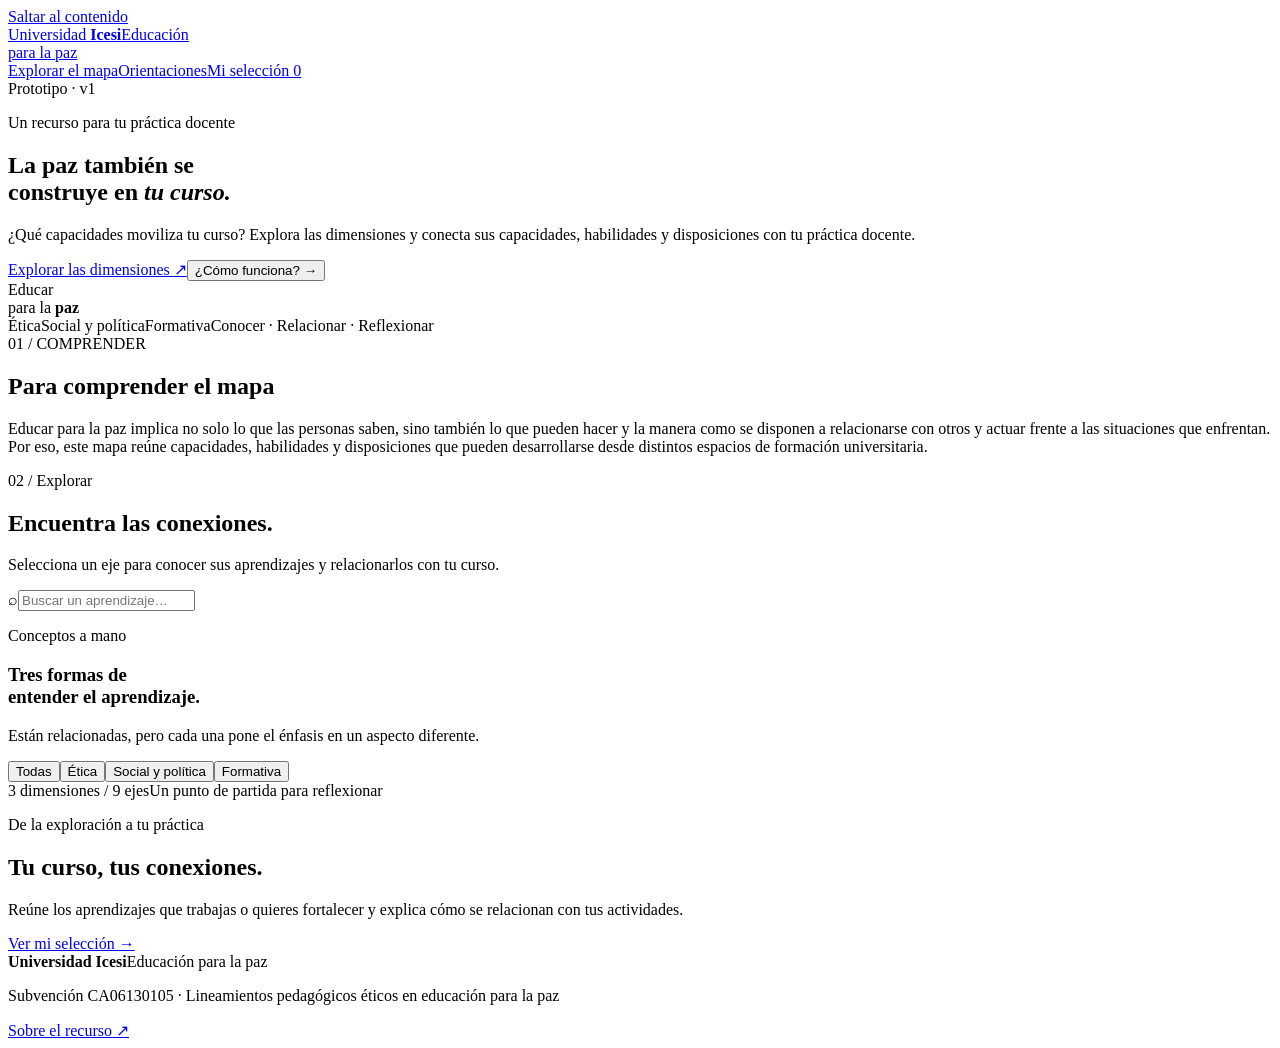
==== index.html @ 7c55452a "Add index.html for interactive capabilities map" ====
<!doctype html>
<html lang="es"><head><meta charset="utf-8"><meta name="viewport" content="width=device-width,initial-scale=1"><meta name="theme-color" content="#5454e9"><meta name="description" content="Explora capacidades, habilidades y disposiciones para integrar la educación para la paz en tu curso. Universidad Icesi."><title>Mapa de capacidades · Educación para la paz</title><link rel="preconnect" href="https://fonts.googleapis.com"><link rel="preconnect" href="https://fonts.gstatic.com" crossorigin><link href="https://fonts.googleapis.com/css2?family=Plus+Jakarta+Sans:wght@400;500;600;700;800&display=swap" rel="stylesheet"><link rel="stylesheet" href="styles.css"></head>
<body><a class="skip" href="#main">Saltar al contenido</a>
<header><a class="brand" href="#explorar" aria-label="Universidad Icesi · Inicio"><span class="university">Universidad <strong>Icesi</strong></span><span class="brand-rule"></span><span class="brand-project">Educación<br>para la paz</span></a><nav aria-label="Navegación principal"><a href="#explorar" data-page="explorar">Explorar el mapa</a><a href="#orientaciones" data-page="orientaciones">Orientaciones</a><a href="#seleccion" data-page="seleccion">Mi selección <span id="count">0</span></a></nav><span class="prototype">Prototipo · v1</span></header>
<main id="main" tabindex="-1"><section id="explorar" class="page"><div class="hero"><div><p class="eyebrow">Un recurso para tu práctica docente</p><h1>La paz también se<br>construye en <em>tu curso.</em></h1><p class="lead">¿Qué capacidades moviliza tu curso? Explora las dimensiones y conecta sus capacidades, habilidades y disposiciones con tu práctica docente.</p><a class="primary button" href="#mapa">Explorar las dimensiones <span>↗</span></a><button class="text-button" id="how">¿Cómo funciona? <span>→</span></button></div><div class="hero-art" aria-hidden="true"><div class="orbit orbit-one"></div><div class="orbit orbit-two"></div><div class="art-center">Educar<br>para la <strong>paz</strong></div><span class="orbit-tag tag-one">Ética</span><span class="orbit-tag tag-two">Social y política</span><span class="orbit-tag tag-three">Formativa</span><span class="art-dot dot-one"></span><span class="art-dot dot-two"></span><span class="art-note">Conocer · Relacionar · Reflexionar</span></div></div>
<div class="intro"><span class="section-number">01 / COMPRENDER</span><div><h2>Para comprender el mapa</h2><p>Educar para la paz implica no solo lo que las personas saben, sino también lo que pueden hacer y la manera como se disponen a relacionarse con otros y actuar frente a las situaciones que enfrentan. Por eso, este mapa reúne capacidades, habilidades y disposiciones que pueden desarrollarse desde distintos espacios de formación universitaria.</p></div></div>
<section id="mapa" aria-labelledby="map-title"><div class="section-top"><div><p class="eyebrow">02 / Explorar</p><h2 id="map-title">Encuentra las conexiones.</h2><p>Selecciona un eje para conocer sus aprendizajes y relacionarlos con tu curso.</p></div><label class="search"><span>⌕</span><input id="search" type="search" aria-label="Buscar en el mapa" placeholder="Buscar un aprendizaje…"></label></div>
<div class="workspace"><aside class="concepts" aria-label="Definiciones de consulta"><p class="eyebrow">Conceptos a mano</p><h3>Tres formas de<br>entender el aprendizaje.</h3><p class="muted small">Están relacionadas, pero cada una pone el énfasis en un aspecto diferente.</p><div id="concept-list"></div></aside><div class="map-content"><div class="filters" aria-label="Filtrar por dimensión"><button class="active" data-filter="Todas">Todas</button><button data-filter="Ética">Ética</button><button data-filter="Social y política">Social y política</button><button data-filter="Formativa">Formativa</button></div><div id="map-grid" class="map-grid"></div><p id="no-results" hidden>No encontramos resultados. Prueba con otra palabra o dimensión.</p><div class="map-foot"><span>3 dimensiones <span class="separator">/</span> 9 ejes</span><span>Un punto de partida para reflexionar</span></div></div></div></section>
<div class="next-step"><div><p class="eyebrow">De la exploración a tu práctica</p><h2>Tu curso, tus conexiones.</h2><p>Reúne los aprendizajes que trabajas o quieres fortalecer y explica cómo se relacionan con tus actividades.</p></div><a class="primary button" href="#seleccion">Ver mi selección <span>→</span></a></div></section>
<section id="orientaciones" class="page" hidden><p class="eyebrow">Referentes para acompañar tu práctica</p><h1>Educación para la paz<br>en tu asignatura.</h1><p class="lead">La educación para la paz puede integrarse de manera transversal en distintas disciplinas. Este recurso te invita a reconocer cómo los aprendizajes, contenidos, actividades y relaciones de tu curso pueden contribuir al desarrollo de capacidades éticas y ciudadanas.</p><div id="guidelines" class="guidelines"></div><section class="about"><h2>Sobre este mapa</h2><p>Este recurso toma como base el cuadro de capacidades, habilidades y disposiciones del proyecto de investigación “Lineamientos pedagógicos y éticos para el fomento de capacidades docentes en educación para la paz”.</p><p>Su propósito es facilitar la consulta del cuadro y apoyar la reflexión de los profesores sobre la integración transversal de aprendizajes asociados a la ciudadanía y la paz en sus asignaturas.</p><h3>Fuentes del proyecto</h3><ul><li>Cuadro de capacidades, habilidades y disposiciones.</li><li>Artículo del proyecto de investigación.</li><li>Documentos conceptuales y materiales de apoyo del proyecto.</li></ul><p class="muted small">Las descripciones breves y preguntas de reflexión son adaptaciones para facilitar la consulta del recurso. La clasificación y los aprendizajes conservan el contenido del cuadro actualizado.</p></section><a class="primary button" href="#explorar">Volver al mapa →</a></section>
<section id="seleccion" class="page" hidden><p class="eyebrow">03 / Relacionar y reflexionar</p><div class="section-top"><div><h1>Mi selección.</h1><p class="lead">Reúne los aprendizajes que consideras que trabajas en tu curso y aquellos que quieres fortalecer.</p></div><button id="download" class="secondary">Descargar selección ↓</button></div><label class="course-label">¿Con qué curso estás relacionando tu selección?<input id="course" placeholder="Escribe el nombre de tu asignatura." maxlength="160"></label><p id="save-status" class="small muted" role="status">La selección se guarda en este navegador.</p><div id="selection-list"></div><div class="selection-actions"><a class="secondary button" href="#explorar">← Seguir explorando</a><button class="primary" id="assistant-open">Consultar con IA ↗</button><button class="text-button danger" id="clear">Limpiar selección</button></div></section></main>
<footer><div><strong>Universidad Icesi</strong><span>Educación para la paz</span></div><p>Subvención CA06130105 · Lineamientos pedagógicos éticos en educación para la paz</p><a href="#orientaciones">Sobre el recurso ↗</a></footer>
<dialog id="detail"><div class="dialog-top"><span id="detail-dimension" class="eyebrow"></span><button class="icon-button close" aria-label="Cerrar ficha">×</button></div><div id="detail-body"></div></dialog>
<dialog id="help"><div class="dialog-top"><p class="eyebrow">Tu recorrido</p><button class="icon-button close" aria-label="Cerrar ayuda">×</button></div><h2>Explora a tu ritmo.</h2><ol class="steps"><li><strong>Explora las dimensiones.</strong><p>Conoce los ejes y sus capacidades, habilidades y disposiciones asociadas.</p></li><li><strong>Relaciona los aprendizajes con tu curso.</strong><p>Selecciona los que consideras que trabajas o quieres fortalecer.</p></li><li><strong>Explica tu selección.</strong><p>Describe actividades y evidencias que permitan sustentar las relaciones.</p></li><li><strong>Consulta la demostración del asistente.</strong><p>Conoce cómo podría acompañarte a explorar las conexiones.</p></li></ol></dialog>
<dialog id="assistant"><div class="dialog-top"><span class="eyebrow">Conecta con tu curso</span><button class="icon-button close" aria-label="Cerrar asistente">×</button></div><h2>Exploremos tu curso.</h2><p class="demo-label">Demostración · Sin conexión a IA</p><p>Esta vista muestra cómo funcionaría el asistente. Las respuestas están preparadas previamente: no analizan automáticamente tu curso.</p><label>Cuéntame sobre tu curso o una actividad<textarea id="activity" placeholder="¿Qué enseñas y qué hacen tus estudiantes?" rows="4"></textarea></label><button class="primary" id="demo-run">Ver ejemplo de acompañamiento →</button><div id="demo-result" hidden><h3>Qué necesitamos conocer mejor</h3><p>¿Qué decisiones toman los estudiantes? ¿Cómo construyen acuerdos y abordan los desacuerdos? ¿Qué observas que te lleva a pensar que se trabaja este aprendizaje?</p><h3>Posible conexión con el mapa</h3><p>En un proyecto grupal, construir acuerdos podría relacionarse con Convivencia si los estudiantes negocian responsabilidades y revisan sus acuerdos. Trabajar en grupo, por sí solo, no permite sustentar esa relación.</p><h3>Qué podrías observar</h3><p>Los acuerdos que construyen, las razones que ofrecen y la manera en que responden a un desacuerdo.</p><p class="small muted">Ejemplo orientativo basado en Convivencia. La conexión real requiere conocer la actividad y revisar sus evidencias.</p></div></dialog>
<dialog id="confirm"><h2>¿Quieres borrar tu selección?</h2><p>Se eliminarán los aprendizajes seleccionados y las reflexiones que hayas escrito.</p><div class="selection-actions"><button class="secondary close">Conservar selección</button><button class="primary" id="confirm-clear">Borrar selección</button></div></dialog><div id="toast" role="status" aria-live="polite"></div><script src="app.js"></script></body></html>
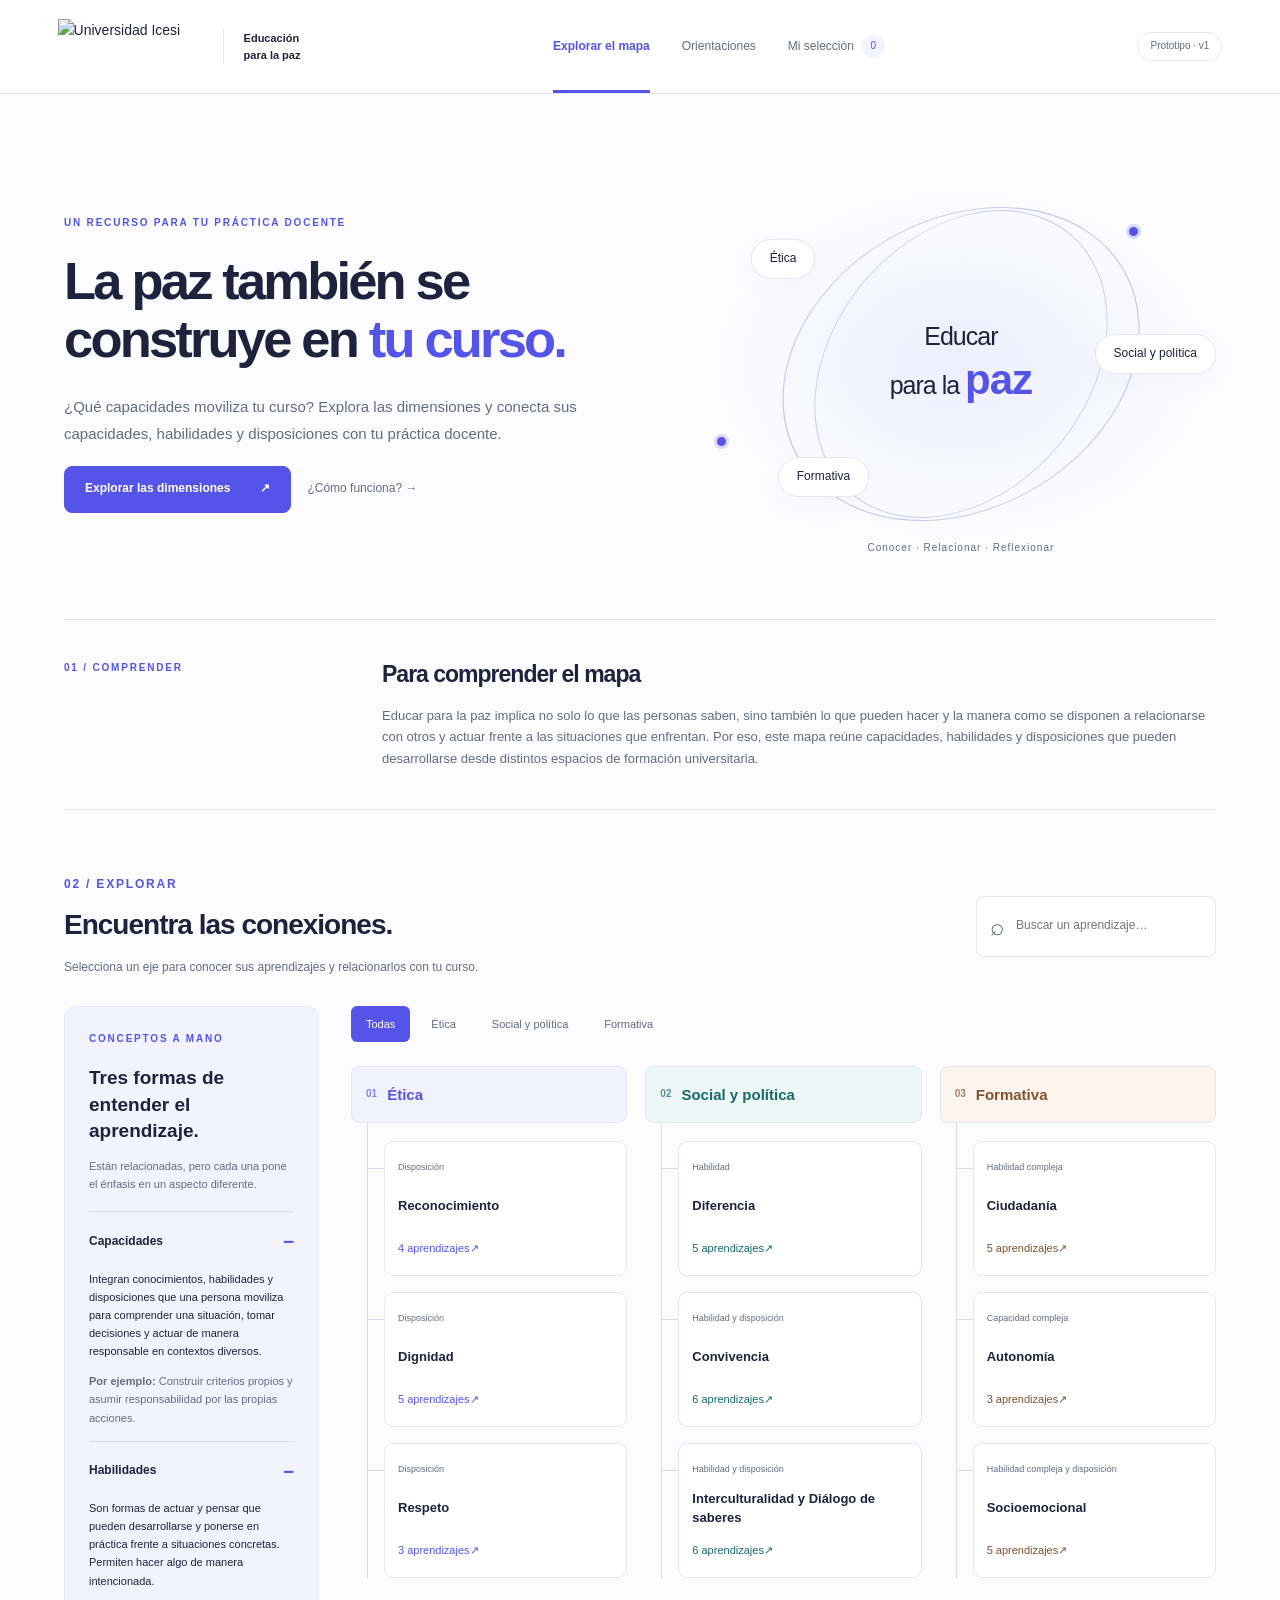
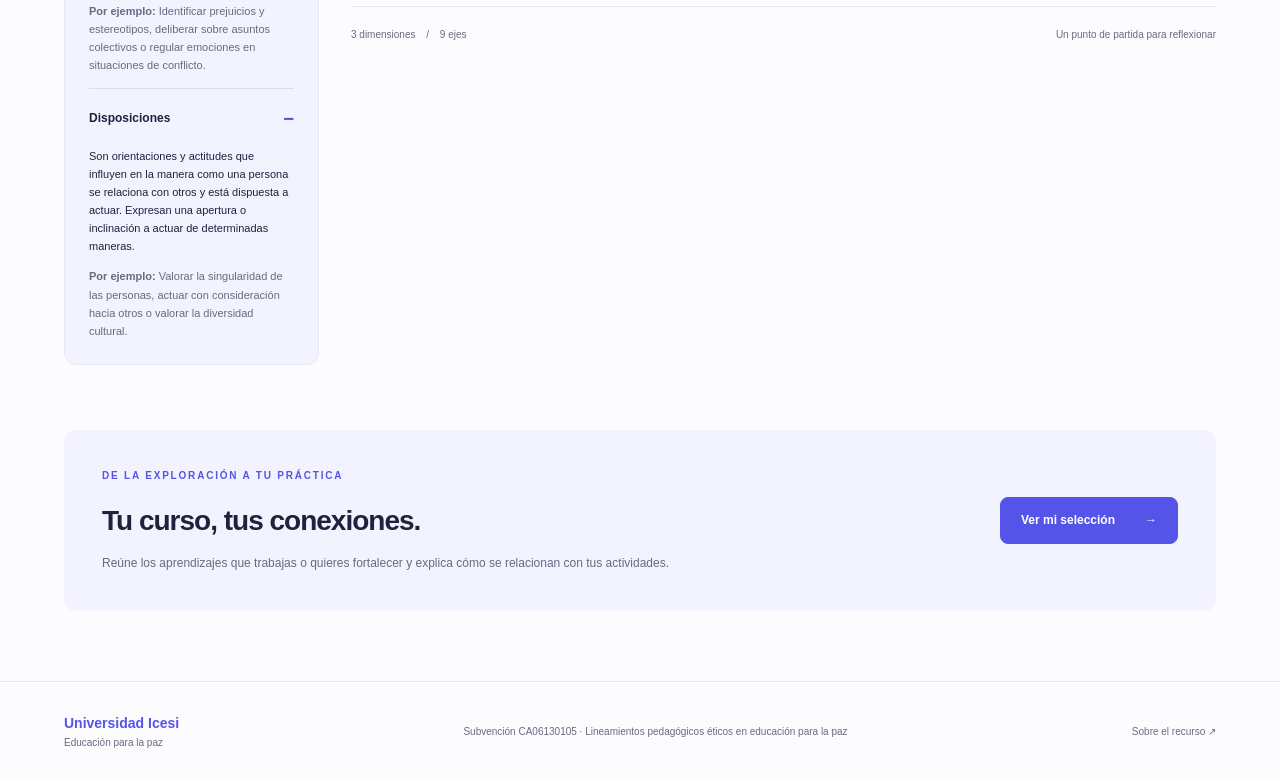
==== commit f9b689fb: "Finalize brand assets and reviewed prototype content" ====
--- a/index.html
+++ b/index.html
@@ -1,7 +1,7 @@
 <!doctype html>
 <html lang="es"><head><meta charset="utf-8"><meta name="viewport" content="width=device-width,initial-scale=1"><meta name="theme-color" content="#5454e9"><meta name="description" content="Explora capacidades, habilidades y disposiciones para integrar la educación para la paz en tu curso. Universidad Icesi."><title>Mapa de capacidades · Educación para la paz</title><link rel="preconnect" href="https://fonts.googleapis.com"><link rel="preconnect" href="https://fonts.gstatic.com" crossorigin><link href="https://fonts.googleapis.com/css2?family=Plus+Jakarta+Sans:wght@400;500;600;700;800&display=swap" rel="stylesheet"><link rel="stylesheet" href="styles.css"></head>
 <body><a class="skip" href="#main">Saltar al contenido</a>
-<header><a class="brand" href="#explorar" aria-label="Universidad Icesi · Inicio"><span class="university">Universidad <strong>Icesi</strong></span><span class="brand-rule"></span><span class="brand-project">Educación<br>para la paz</span></a><nav aria-label="Navegación principal"><a href="#explorar" data-page="explorar">Explorar el mapa</a><a href="#orientaciones" data-page="orientaciones">Orientaciones</a><a href="#seleccion" data-page="seleccion">Mi selección <span id="count">0</span></a></nav><span class="prototype">Prototipo · v1</span></header>
+<header><a class="brand" href="#explorar" aria-label="Universidad Icesi · Inicio"><img class="official-logo" src="logo-icesi.svg" width="145" height="56" alt="Universidad Icesi"><span class="brand-rule"></span><span class="brand-project">Educación<br>para la paz</span></a><nav aria-label="Navegación principal"><a href="#explorar" data-page="explorar">Explorar el mapa</a><a href="#orientaciones" data-page="orientaciones">Orientaciones</a><a href="#seleccion" data-page="seleccion">Mi selección <span id="count">0</span></a></nav><span class="prototype">Prototipo · v1</span></header>
 <main id="main" tabindex="-1"><section id="explorar" class="page"><div class="hero"><div><p class="eyebrow">Un recurso para tu práctica docente</p><h1>La paz también se<br>construye en <em>tu curso.</em></h1><p class="lead">¿Qué capacidades moviliza tu curso? Explora las dimensiones y conecta sus capacidades, habilidades y disposiciones con tu práctica docente.</p><a class="primary button" href="#mapa">Explorar las dimensiones <span>↗</span></a><button class="text-button" id="how">¿Cómo funciona? <span>→</span></button></div><div class="hero-art" aria-hidden="true"><div class="orbit orbit-one"></div><div class="orbit orbit-two"></div><div class="art-center">Educar<br>para la <strong>paz</strong></div><span class="orbit-tag tag-one">Ética</span><span class="orbit-tag tag-two">Social y política</span><span class="orbit-tag tag-three">Formativa</span><span class="art-dot dot-one"></span><span class="art-dot dot-two"></span><span class="art-note">Conocer · Relacionar · Reflexionar</span></div></div>
 <div class="intro"><span class="section-number">01 / COMPRENDER</span><div><h2>Para comprender el mapa</h2><p>Educar para la paz implica no solo lo que las personas saben, sino también lo que pueden hacer y la manera como se disponen a relacionarse con otros y actuar frente a las situaciones que enfrentan. Por eso, este mapa reúne capacidades, habilidades y disposiciones que pueden desarrollarse desde distintos espacios de formación universitaria.</p></div></div>
 <section id="mapa" aria-labelledby="map-title"><div class="section-top"><div><p class="eyebrow">02 / Explorar</p><h2 id="map-title">Encuentra las conexiones.</h2><p>Selecciona un eje para conocer sus aprendizajes y relacionarlos con tu curso.</p></div><label class="search"><span>⌕</span><input id="search" type="search" aria-label="Buscar en el mapa" placeholder="Buscar un aprendizaje…"></label></div>
--- a/styles.css
+++ b/styles.css
@@ -0,0 +1,5 @@
+:root{--blue:#5454e9;--ink:#20213d;--muted:#666b80;--line:#e5e6f0;--pale:#f3f3ff;--white:#fff;--bg:#fcfcfe}*{box-sizing:border-box}html{scroll-behavior:smooth;scroll-padding-top:105px}body{margin:0;background:var(--bg);color:var(--ink);font-family:'Plus Jakarta Sans',Arial,sans-serif;font-size:14px;line-height:1.65}button,input,textarea,select{font:inherit}button,a,input,textarea,select{-webkit-tap-highlight-color:transparent}button,a{touch-action:manipulation}button{cursor:pointer}a{color:inherit}button:focus-visible,a:focus-visible,input:focus-visible,textarea:focus-visible,select:focus-visible,summary:focus-visible{outline:3px solid var(--blue);outline-offset:4px}button{border:0}button:disabled{opacity:.45;cursor:not-allowed}header{height:94px;display:flex;align-items:center;justify-content:space-between;gap:24px;padding:0 4.5%;border-bottom:1px solid var(--line);background:#fffffff5;position:sticky;top:0;z-index:10;backdrop-filter:blur(14px)}.brand{display:flex;align-items:center;gap:20px;text-decoration:none}.university{font-size:23px;letter-spacing:-1px;color:var(--blue)}.brand-rule{width:1px;height:35px;background:var(--line)}.brand-project{font-size:11px;line-height:1.5;font-weight:600}nav{display:flex;gap:32px;align-items:center;height:100%}nav a{height:100%;display:flex;gap:8px;align-items:center;text-decoration:none;font-size:12px;color:var(--muted);position:relative}nav a[aria-current=page]{color:var(--blue);font-weight:700}nav a[aria-current=page]:after{content:'';height:3px;background:var(--blue);position:absolute;bottom:0;left:0;right:0}#count{display:grid;place-items:center;width:23px;height:23px;border-radius:50%;background:var(--pale);color:var(--blue);font-size:10px}.prototype{font-size:10px;border:1px solid var(--line);border-radius:20px;padding:5px 12px;color:var(--muted)}main{max-width:1440px;margin:auto;padding:0 5%}.page{padding:55px 0 70px}.hero{display:grid;grid-template-columns:1.15fr 1fr;align-items:center;gap:55px;min-height:430px}.eyebrow,.section-number{font-size:10px;letter-spacing:1.8px;text-transform:uppercase;font-weight:700;color:var(--blue)}h1{font-size:clamp(38px,4.1vw,62px);line-height:1.12;letter-spacing:-2.8px;margin:20px 0 24px;font-weight:600}h1 em{font-style:normal;color:var(--blue)}h2{font-size:28px;font-weight:600;line-height:1.25;letter-spacing:-1px;margin:10px 0 16px}h3{line-height:1.4;font-weight:600;font-size:18px}p{margin:0 0 18px}.lead{font-size:15px;line-height:1.8;max-width:630px;color:var(--muted)}.button,button.primary,button.secondary{display:inline-flex;justify-content:center;align-items:center;gap:30px;text-decoration:none;min-height:47px;padding:12px 20px;border-radius:8px;font-size:12px;font-weight:600}.primary{background:var(--blue);color:white;border:1px solid var(--blue);transition:background .2s,transform .2s}.primary:hover{background:#4242c7;transform:translateY(-1px)}.secondary{background:white;border:1px solid var(--line);color:var(--ink)}.secondary:hover{border-color:var(--blue);color:var(--blue)}.text-button{background:transparent;color:var(--muted);padding:14px 16px;font-size:12px}.text-button:hover{color:var(--blue)}.hero-art{height:360px;position:relative;display:grid;place-items:center;background:radial-gradient(ellipse at center,#eeeeff 0%,transparent 68%)}.orbit{position:absolute;width:290px;height:290px;border:1px solid #c9c9f4;border-radius:50%;transform:rotate(-30deg) scaleX(1.3)}.orbit-two{transform:rotate(40deg) scaleX(.75);width:340px;height:340px}.art-center{font-size:25px;line-height:1.3;text-align:center;letter-spacing:-1px;z-index:1}.art-center strong{font-size:42px;color:var(--blue);font-weight:600}.orbit-tag{position:absolute;background:white;border:1px solid var(--line);padding:9px 18px;border-radius:30px;font-size:12px;box-shadow:0 8px 30px #36366d08}.tag-one{top:55px;left:45px}.tag-two{right:0;top:150px}.tag-three{bottom:47px;left:72px}.art-dot{position:absolute;width:9px;height:9px;background:var(--blue);border:3px solid #d8d8ff;border-radius:50%;box-sizing:content-box}.dot-one{right:75px;top:40px}.dot-two{bottom:95px;left:8px}.art-note{position:absolute;bottom:-12px;font-size:10px;color:var(--muted);letter-spacing:1px}.intro{border-top:1px solid var(--line);border-bottom:1px solid var(--line);padding:40px 0;margin:40px 0 65px;display:grid;grid-template-columns:1fr 3fr;gap:40px}.intro h2{font-size:23px;margin-top:0}.intro p{color:var(--muted);font-size:13px;margin:0}.section-top{display:flex;justify-content:space-between;align-items:center;gap:25px;margin-bottom:28px}.section-top p{color:var(--muted);font-size:12px;margin:0}.section-top .eyebrow{color:var(--blue);margin-bottom:12px}.search{display:flex;align-items:center;gap:10px;border:1px solid var(--line);background:white;padding:10px 13px;border-radius:8px;min-width:240px}.search span{font-size:24px;color:var(--muted)}.search input{width:100%;border:0;outline-offset:8px;font-size:12px;background:transparent}.workspace{display:grid;grid-template-columns:255px 1fr;gap:32px;align-items:start}.concepts{position:sticky;top:115px;padding:24px;background:var(--pale);border:1px solid #e6e6fc;border-radius:12px}.concepts h3{font-size:19px;margin:12px 0}.muted{color:var(--muted)}.small{font-size:11px}.concepts details{border-top:1px solid #dcdcf0;padding:14px 0 0;margin-top:14px}.concepts summary{font-weight:600;cursor:pointer;display:flex;align-items:center;justify-content:space-between;font-size:12px;list-style:none}.concepts summary:after{content:'+';font-size:19px;color:var(--blue)}.concepts details[open] summary:after{content:'−'}.concepts details p{font-size:11px;margin:12px 0 0}.example{color:var(--muted)}.filters{display:flex;gap:6px;flex-wrap:wrap;margin-bottom:24px}.filters button{background:transparent;color:var(--muted);font-size:11px;padding:8px 14px;border-radius:6px;border:1px solid transparent}.filters button.active{background:var(--blue);color:white}.filters button:hover:not(.active){border-color:var(--line)}.map-grid{display:grid;grid-template-columns:repeat(3,minmax(0,1fr));gap:18px}.dimension{--accent:var(--blue);--tint:#f1f1ff}.dimension:nth-child(2){--accent:#17696b;--tint:#edf7f6}.dimension:nth-child(3){--accent:#81512e;--tint:#fcf4ed}.dimension-title{font-size:15px;font-weight:600;margin:0;padding:17px 14px;background:var(--tint);border:1px solid var(--line);border-radius:8px;color:var(--accent);display:flex;gap:10px;align-items:center}.dimension-number{font-size:10px;opacity:.7}.branches{border-left:1px solid #d7d9ec;margin-left:16px;padding:18px 0 0 16px;display:grid;gap:16px}.node{position:relative;text-align:left;padding:18px 13px;min-height:135px;background:white;border:1px solid var(--line);border-radius:9px;display:flex;flex-direction:column;justify-content:space-between;gap:12px;transition:border-color .2s,transform .2s,box-shadow .2s;width:100%;color:var(--ink)}.node:before{content:'';position:absolute;left:-17px;top:26px;width:16px;border-top:1px solid #d7d9ec}.node:hover{border-color:var(--accent);transform:translateY(-3px);box-shadow:0 9px 20px #24245b09}.node strong{font-size:13px;line-height:1.45;font-weight:600}.node .type{font-size:9px;color:var(--muted)}.node-bottom{display:flex;justify-content:space-between;align-items:center;color:var(--accent);font-size:11px}.node-saved{width:19px;height:19px;border-radius:50%;display:grid;place-items:center;background:var(--tint)}.map-foot{border-top:1px solid var(--line);display:flex;justify-content:space-between;font-size:10px;color:var(--muted);gap:15px;padding-top:20px;margin-top:28px}.separator{padding:0 8px}.next-step{display:flex;justify-content:space-between;align-items:center;gap:35px;background:var(--pale);padding:38px;border-radius:12px;margin-top:65px}.next-step p:not(.eyebrow){font-size:12px;color:var(--muted);max-width:580px;margin-bottom:0}.next-step .button{white-space:nowrap}footer{border-top:1px solid var(--line);padding:30px 5%;display:flex;align-items:center;justify-content:space-between;gap:25px;font-size:10px;color:var(--muted)}footer div{display:flex;flex-direction:column}footer strong{color:var(--blue);font-size:14px}footer p{max-width:420px;margin:0}footer a{text-decoration:none}.guidelines{display:grid;grid-template-columns:1fr 1fr;gap:24px;margin:40px 0}.guideline{border-top:1px solid var(--line);padding:26px 0}.guideline p{color:var(--muted);font-size:13px}.guideline .number{color:var(--blue);font-size:11px}.about{max-width:780px;border-top:1px solid var(--line);padding:30px 0}.about p,.about li{font-size:13px;color:var(--muted)}.course-label{display:block;max-width:630px;font-size:12px;margin-bottom:10px}input:not([type=search]),textarea,select{display:block;border:1px solid var(--line);background:white;color:var(--ink);padding:12px;border-radius:7px;max-width:100%;width:100%;margin-top:8px}textarea{resize:vertical}.selection-card{padding:25px;border:1px solid var(--line);border-radius:10px;background:white;margin-bottom:18px}.selection-card h3{margin:9px 0 17px;font-size:16px}.selection-card .meta{font-size:10px;color:var(--blue)}.selection-card label{font-size:12px;display:block}.reflection-grid{display:grid;grid-template-columns:1fr 1fr;gap:18px}.selection-card-top{display:flex;justify-content:space-between;gap:15px;align-items:center}.selection-card-top select{width:auto;font-size:11px;margin:0}.selection-actions{display:flex;align-items:center;gap:14px;flex-wrap:wrap;margin-top:25px}.danger{color:#a32727}.empty{padding:65px 25px;border:1px dashed #cfcfe8;text-align:center;border-radius:12px;margin-top:25px}.empty p{color:var(--muted)}dialog{border:1px solid var(--line);border-radius:16px;padding:30px;max-width:650px;width:calc(100% - 32px);max-height:88vh;color:var(--ink);box-shadow:0 24px 100px #15152c33;overscroll-behavior:contain}dialog::backdrop{background:#17172d66;backdrop-filter:blur(4px)}.dialog-top{display:flex;justify-content:space-between;align-items:center;margin-bottom:10px}.dialog-top p{margin:0}.icon-button{width:35px;height:35px;font-size:25px;border-radius:50%;background:var(--pale);color:var(--ink)}#detail h2{font-size:32px;margin-top:5px}.badge{display:inline-block;background:var(--pale);color:var(--blue);border-radius:20px;font-size:10px;padding:5px 12px;margin-bottom:18px}.detail-description{color:var(--muted);font-size:13px}.detail-concepts{padding:12px 16px;background:var(--pale);border-radius:8px;margin-bottom:22px}.detail-concepts p{font-size:11px;margin:0}.detail-concepts p+p{margin-top:10px}.learning-row{padding:13px 0;border-bottom:1px solid var(--line);display:grid;grid-template-columns:1fr 160px;gap:18px;align-items:center}.learning-row>span{font-size:12px}.learning-row select{font-size:10px;margin:0}.question{border-left:2px solid var(--blue);padding-left:16px;margin:25px 0;font-size:13px}.question span{display:block;color:var(--blue);font-size:10px;font-weight:700;letter-spacing:1px;text-transform:uppercase;margin-bottom:8px}.detail-actions{display:flex;align-items:center;justify-content:space-between;gap:15px;margin-top:25px}.detail-actions p{margin:0;max-width:280px}.steps{padding-left:22px}.steps li{padding:10px 0 10px 8px}.steps p{font-size:13px;color:var(--muted);margin-top:5px}.demo-label{display:inline-block;color:#754522;background:#fff2e4;padding:5px 10px;border-radius:5px;font-size:10px}#assistant>p:not(.eyebrow),#assistant label,#demo-result p{font-size:13px}#assistant .primary{margin:20px 0}#demo-result{border-top:1px solid var(--line);padding-top:20px}#toast{position:fixed;bottom:25px;left:50%;transform:translateX(-50%);z-index:100;background:var(--ink);color:white;border-radius:8px;padding:12px 20px;font-size:12px;opacity:0;pointer-events:none;transition:opacity .2s}#toast.show{opacity:1}.skip{position:fixed;top:-100px;left:20px;background:white;padding:10px;z-index:100}.skip:focus{top:10px}[hidden]{display:none!important}
+@media(min-width:1600px){main{padding:0 40px}}@media(max-width:1050px){header{gap:15px}.brand-project,.brand-rule,.prototype{display:none}nav{gap:20px}.hero{gap:15px}h1{font-size:44px}.workspace{grid-template-columns:215px 1fr;gap:18px}.concepts{padding:18px}.map-grid{gap:10px}.branches{margin-left:9px;padding-left:10px}.node:before{left:-11px;width:10px}.node{padding:14px 10px}.hero-art{transform:scale(.85)}.map-foot span:last-child{display:none}}
+@media(max-width:760px){header{height:auto;min-height:80px;flex-wrap:wrap;padding:15px 5% 0;gap:5px}.brand{width:100%}.university{font-size:21px}nav{height:45px;width:100%;justify-content:space-between;gap:12px}nav a{font-size:11px}.page{padding-top:32px}.hero{grid-template-columns:1fr;min-height:0}.hero-art{height:230px;transform:scale(.8);margin:-5px 0 10px}.hero-art .orbit{height:220px;width:250px}.hero-art .orbit-two{height:260px;width:260px}.art-center{font-size:21px}.tag-one{top:10px}.tag-three{bottom:0}.tag-two{right:0;top:115px}.art-note{bottom:-30px}h1{font-size:40px;letter-spacing:-1.8px}.hero .lead{font-size:13px}.intro{grid-template-columns:1fr;gap:15px;margin:35px 0 40px;padding:26px 0}.section-top{align-items:stretch;flex-direction:column}.search{min-width:0}.workspace{display:flex;flex-direction:column}.concepts{position:static;width:100%}.concepts h3 br{display:none}.concepts h3{font-size:17px}.concepts .muted{margin-bottom:0}.concepts details p{font-size:12px}.map-content{width:100%}.filters{margin-top:10px}.map-grid{grid-template-columns:1fr;gap:25px}.dimension-title{padding:15px}.branches{grid-template-columns:1fr;margin-left:16px;padding:15px 0 0 18px;gap:10px}.node{min-height:100px;padding:16px}.node:before{left:-19px;width:18px}.node strong{font-size:14px}.node .type{font-size:10px}.next-step{flex-direction:column;align-items:start;padding:25px;margin-top:35px}.next-step h2{font-size:25px}.guidelines{grid-template-columns:1fr;gap:0}.reflection-grid{grid-template-columns:1fr}.selection-card{padding:20px}.selection-card-top{align-items:start;flex-direction:column}.learning-row{grid-template-columns:1fr;gap:9px}.learning-row select{width:100%}.detail-actions{flex-direction:column;align-items:start}dialog{padding:22px}#detail h2{font-size:26px}footer{align-items:start;flex-direction:column;gap:16px}.section-top h1{margin-top:10px}}
+@media(prefers-reduced-motion:reduce){html{scroll-behavior:auto}*,*:before,*:after{transition:none!important;animation:none!important}}
+@media print{header,footer,nav,.selection-actions,.search,.prototype,#toast,dialog,.page:not(#seleccion){display:none!important}#seleccion{display:block!important}.selection-card{break-inside:avoid}textarea{height:auto}body{background:white}}
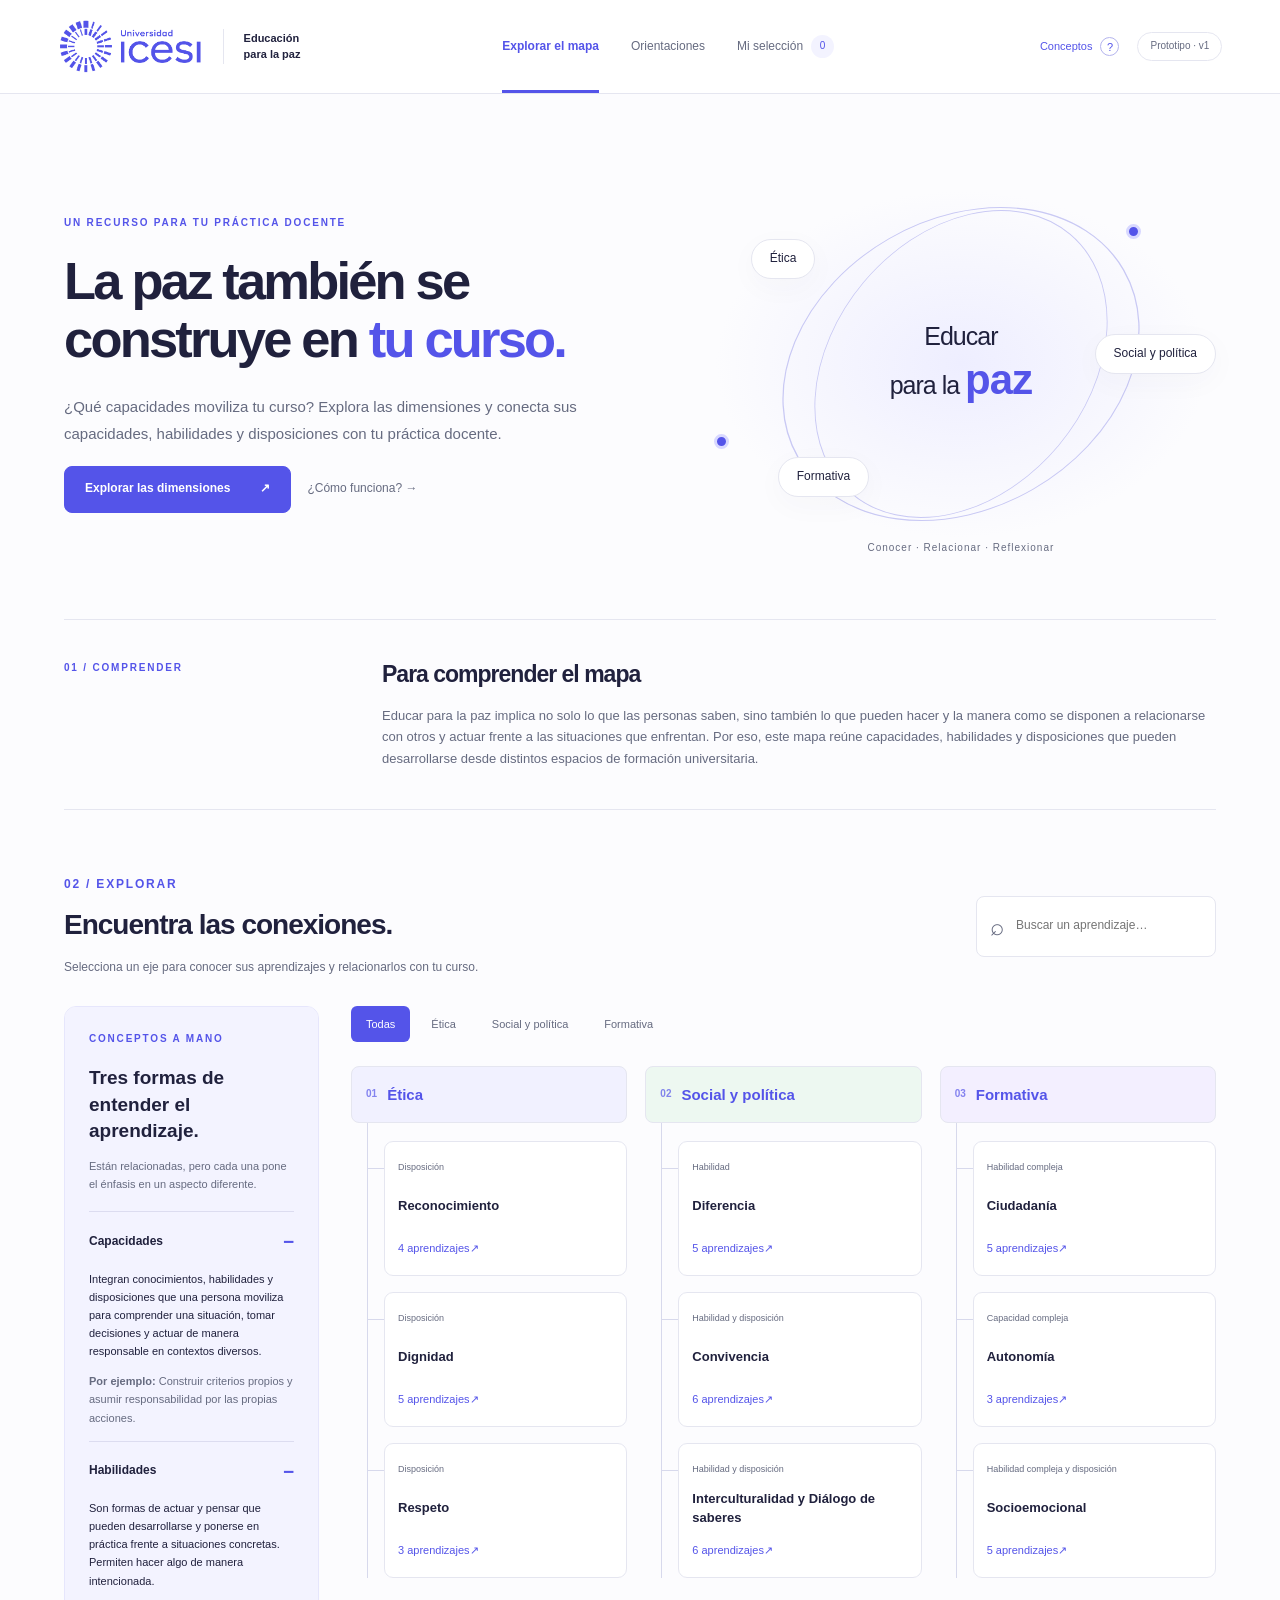
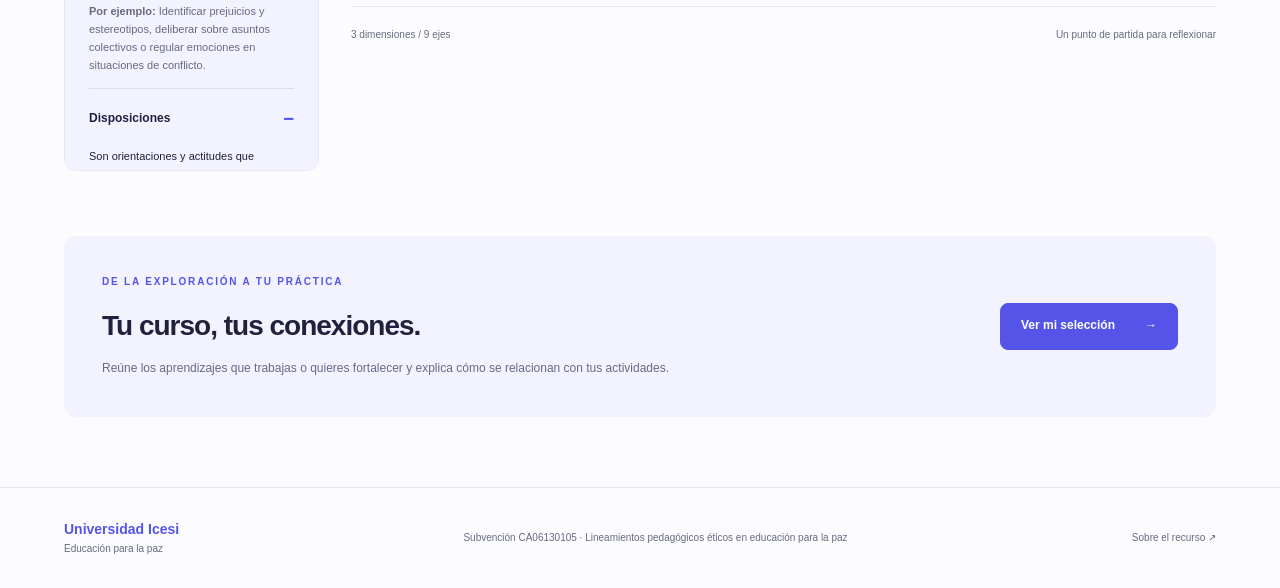
==== commit e2750256: "Improve review prototype: global glossary, PDF printing and filter feedback" ====
--- a/index.html
+++ b/index.html
@@ -1,16 +1,16 @@
 <!doctype html>
 <html lang="es"><head><meta charset="utf-8"><meta name="viewport" content="width=device-width,initial-scale=1"><meta name="theme-color" content="#5454e9"><meta name="description" content="Explora capacidades, habilidades y disposiciones para integrar la educación para la paz en tu curso. Universidad Icesi."><title>Mapa de capacidades · Educación para la paz</title><link rel="preconnect" href="https://fonts.googleapis.com"><link rel="preconnect" href="https://fonts.gstatic.com" crossorigin><link href="https://fonts.googleapis.com/css2?family=Plus+Jakarta+Sans:wght@400;500;600;700;800&display=swap" rel="stylesheet"><link rel="stylesheet" href="styles.css"></head>
 <body><a class="skip" href="#main">Saltar al contenido</a>
-<header><a class="brand" href="#explorar" aria-label="Universidad Icesi · Inicio"><img class="official-logo" src="logo-icesi.svg" width="145" height="56" alt="Universidad Icesi"><span class="brand-rule"></span><span class="brand-project">Educación<br>para la paz</span></a><nav aria-label="Navegación principal"><a href="#explorar" data-page="explorar">Explorar el mapa</a><a href="#orientaciones" data-page="orientaciones">Orientaciones</a><a href="#seleccion" data-page="seleccion">Mi selección <span id="count">0</span></a></nav><span class="prototype">Prototipo · v1</span></header>
+<header><a class="brand" href="#explorar" aria-label="Universidad Icesi · Inicio"><img class="official-logo" src="logo-icesi.svg" width="145" height="56" alt="Universidad Icesi"><span class="brand-rule"></span><span class="brand-project">Educación<br>para la paz</span></a><nav aria-label="Navegación principal"><a href="#explorar" data-page="explorar">Explorar el mapa</a><a href="#orientaciones" data-page="orientaciones">Orientaciones</a><a href="#seleccion" data-page="seleccion">Mi selección <span id="count">0</span></a></nav><div class="header-tools"><button class="concept-help" id="glossary-open" aria-haspopup="dialog">Conceptos <span aria-hidden="true">?</span></button><span class="prototype">Prototipo · v1</span></div></header>
 <main id="main" tabindex="-1"><section id="explorar" class="page"><div class="hero"><div><p class="eyebrow">Un recurso para tu práctica docente</p><h1>La paz también se<br>construye en <em>tu curso.</em></h1><p class="lead">¿Qué capacidades moviliza tu curso? Explora las dimensiones y conecta sus capacidades, habilidades y disposiciones con tu práctica docente.</p><a class="primary button" href="#mapa">Explorar las dimensiones <span>↗</span></a><button class="text-button" id="how">¿Cómo funciona? <span>→</span></button></div><div class="hero-art" aria-hidden="true"><div class="orbit orbit-one"></div><div class="orbit orbit-two"></div><div class="art-center">Educar<br>para la <strong>paz</strong></div><span class="orbit-tag tag-one">Ética</span><span class="orbit-tag tag-two">Social y política</span><span class="orbit-tag tag-three">Formativa</span><span class="art-dot dot-one"></span><span class="art-dot dot-two"></span><span class="art-note">Conocer · Relacionar · Reflexionar</span></div></div>
 <div class="intro"><span class="section-number">01 / COMPRENDER</span><div><h2>Para comprender el mapa</h2><p>Educar para la paz implica no solo lo que las personas saben, sino también lo que pueden hacer y la manera como se disponen a relacionarse con otros y actuar frente a las situaciones que enfrentan. Por eso, este mapa reúne capacidades, habilidades y disposiciones que pueden desarrollarse desde distintos espacios de formación universitaria.</p></div></div>
 <section id="mapa" aria-labelledby="map-title"><div class="section-top"><div><p class="eyebrow">02 / Explorar</p><h2 id="map-title">Encuentra las conexiones.</h2><p>Selecciona un eje para conocer sus aprendizajes y relacionarlos con tu curso.</p></div><label class="search"><span>⌕</span><input id="search" type="search" aria-label="Buscar en el mapa" placeholder="Buscar un aprendizaje…"></label></div>
 <div class="workspace"><aside class="concepts" aria-label="Definiciones de consulta"><p class="eyebrow">Conceptos a mano</p><h3>Tres formas de<br>entender el aprendizaje.</h3><p class="muted small">Están relacionadas, pero cada una pone el énfasis en un aspecto diferente.</p><div id="concept-list"></div></aside><div class="map-content"><div class="filters" aria-label="Filtrar por dimensión"><button class="active" data-filter="Todas">Todas</button><button data-filter="Ética">Ética</button><button data-filter="Social y política">Social y política</button><button data-filter="Formativa">Formativa</button></div><div id="map-grid" class="map-grid"></div><p id="no-results" hidden>No encontramos resultados. Prueba con otra palabra o dimensión.</p><div class="map-foot"><span>3 dimensiones <span class="separator">/</span> 9 ejes</span><span>Un punto de partida para reflexionar</span></div></div></div></section>
 <div class="next-step"><div><p class="eyebrow">De la exploración a tu práctica</p><h2>Tu curso, tus conexiones.</h2><p>Reúne los aprendizajes que trabajas o quieres fortalecer y explica cómo se relacionan con tus actividades.</p></div><a class="primary button" href="#seleccion">Ver mi selección <span>→</span></a></div></section>
 <section id="orientaciones" class="page" hidden><p class="eyebrow">Referentes para acompañar tu práctica</p><h1>Educación para la paz<br>en tu asignatura.</h1><p class="lead">La educación para la paz puede integrarse de manera transversal en distintas disciplinas. Este recurso te invita a reconocer cómo los aprendizajes, contenidos, actividades y relaciones de tu curso pueden contribuir al desarrollo de capacidades éticas y ciudadanas.</p><div id="guidelines" class="guidelines"></div><section class="about"><h2>Sobre este mapa</h2><p>Este recurso toma como base el cuadro de capacidades, habilidades y disposiciones del proyecto de investigación “Lineamientos pedagógicos y éticos para el fomento de capacidades docentes en educación para la paz”.</p><p>Su propósito es facilitar la consulta del cuadro y apoyar la reflexión de los profesores sobre la integración transversal de aprendizajes asociados a la ciudadanía y la paz en sus asignaturas.</p><h3>Fuentes del proyecto</h3><ul><li>Cuadro de capacidades, habilidades y disposiciones.</li><li>Artículo del proyecto de investigación.</li><li>Documentos conceptuales y materiales de apoyo del proyecto.</li></ul><p class="muted small">Las descripciones breves y preguntas de reflexión son adaptaciones para facilitar la consulta del recurso. La clasificación y los aprendizajes conservan el contenido del cuadro actualizado.</p></section><a class="primary button" href="#explorar">Volver al mapa →</a></section>
-<section id="seleccion" class="page" hidden><p class="eyebrow">03 / Relacionar y reflexionar</p><div class="section-top"><div><h1>Mi selección.</h1><p class="lead">Reúne los aprendizajes que consideras que trabajas en tu curso y aquellos que quieres fortalecer.</p></div><button id="download" class="secondary">Descargar selección ↓</button></div><label class="course-label">¿Con qué curso estás relacionando tu selección?<input id="course" placeholder="Escribe el nombre de tu asignatura." maxlength="160"></label><p id="save-status" class="small muted" role="status">La selección se guarda en este navegador.</p><div id="selection-list"></div><div class="selection-actions"><a class="secondary button" href="#explorar">← Seguir explorando</a><button class="primary" id="assistant-open">Consultar con IA ↗</button><button class="text-button danger" id="clear">Limpiar selección</button></div></section></main>
+<section id="seleccion" class="page" hidden><p class="eyebrow">03 / Relacionar y reflexionar</p><div class="section-top"><div><h1>Mi selección.</h1><p class="lead">Reúne los aprendizajes que consideras que trabajas en tu curso y aquellos que quieres fortalecer.</p></div><div class="export-actions"><button id="print-selection" class="secondary">Imprimir / PDF</button><button id="download" class="secondary">Descargar selección ↓</button></div></div><label class="course-label">¿Con qué curso estás relacionando tu selección?<input id="course" placeholder="Escribe el nombre de tu asignatura." maxlength="160"></label><p id="save-status" class="small muted" role="status">La selección se guarda en este navegador.</p><p class="selection-note">Seleccionar un aprendizaje no confirma su desarrollo. Relaciónalo con una actividad y con evidencias de tu curso.</p><div id="selection-list"></div><div id="print-content" aria-hidden="true"></div><div class="selection-actions"><a class="secondary button" href="#explorar">← Seguir explorando</a><button class="primary" id="assistant-open">Consultar con IA ↗</button><button class="text-button danger" id="clear">Limpiar selección</button></div></section></main>
 <footer><div><strong>Universidad Icesi</strong><span>Educación para la paz</span></div><p>Subvención CA06130105 · Lineamientos pedagógicos éticos en educación para la paz</p><a href="#orientaciones">Sobre el recurso ↗</a></footer>
-<dialog id="detail"><div class="dialog-top"><span id="detail-dimension" class="eyebrow"></span><button class="icon-button close" aria-label="Cerrar ficha">×</button></div><div id="detail-body"></div></dialog>
-<dialog id="help"><div class="dialog-top"><p class="eyebrow">Tu recorrido</p><button class="icon-button close" aria-label="Cerrar ayuda">×</button></div><h2>Explora a tu ritmo.</h2><ol class="steps"><li><strong>Explora las dimensiones.</strong><p>Conoce los ejes y sus capacidades, habilidades y disposiciones asociadas.</p></li><li><strong>Relaciona los aprendizajes con tu curso.</strong><p>Selecciona los que consideras que trabajas o quieres fortalecer.</p></li><li><strong>Explica tu selección.</strong><p>Describe actividades y evidencias que permitan sustentar las relaciones.</p></li><li><strong>Consulta la demostración del asistente.</strong><p>Conoce cómo podría acompañarte a explorar las conexiones.</p></li></ol></dialog>
-<dialog id="assistant"><div class="dialog-top"><span class="eyebrow">Conecta con tu curso</span><button class="icon-button close" aria-label="Cerrar asistente">×</button></div><h2>Exploremos tu curso.</h2><p class="demo-label">Demostración · Sin conexión a IA</p><p>Esta vista muestra cómo funcionaría el asistente. Las respuestas están preparadas previamente: no analizan automáticamente tu curso.</p><label>Cuéntame sobre tu curso o una actividad<textarea id="activity" placeholder="¿Qué enseñas y qué hacen tus estudiantes?" rows="4"></textarea></label><button class="primary" id="demo-run">Ver ejemplo de acompañamiento →</button><div id="demo-result" hidden><h3>Qué necesitamos conocer mejor</h3><p>¿Qué decisiones toman los estudiantes? ¿Cómo construyen acuerdos y abordan los desacuerdos? ¿Qué observas que te lleva a pensar que se trabaja este aprendizaje?</p><h3>Posible conexión con el mapa</h3><p>En un proyecto grupal, construir acuerdos podría relacionarse con Convivencia si los estudiantes negocian responsabilidades y revisan sus acuerdos. Trabajar en grupo, por sí solo, no permite sustentar esa relación.</p><h3>Qué podrías observar</h3><p>Los acuerdos que construyen, las razones que ofrecen y la manera en que responden a un desacuerdo.</p><p class="small muted">Ejemplo orientativo basado en Convivencia. La conexión real requiere conocer la actividad y revisar sus evidencias.</p></div></dialog>
-<dialog id="confirm"><h2>¿Quieres borrar tu selección?</h2><p>Se eliminarán los aprendizajes seleccionados y las reflexiones que hayas escrito.</p><div class="selection-actions"><button class="secondary close">Conservar selección</button><button class="primary" id="confirm-clear">Borrar selección</button></div></dialog><div id="toast" role="status" aria-live="polite"></div><script src="app.js"></script></body></html>
+<dialog id="glossary" aria-labelledby="glossary-title"><div class="dialog-top"><span class="eyebrow">Para comprender el mapa</span><button class="icon-button close" aria-label="Cerrar conceptos">×</button></div><h2 id="glossary-title">Capacidades, habilidades y disposiciones</h2><p class="muted">Aunque están estrechamente relacionadas, cada una pone el énfasis en un aspecto diferente.</p><div id="glossary-content"></div></dialog><dialog id="detail" aria-labelledby="detail-title"><div class="dialog-top"><span id="detail-dimension" class="eyebrow"></span><button class="icon-button close" aria-label="Cerrar ficha">×</button></div><div id="detail-body"></div></dialog>
+<dialog id="help" aria-label="Cómo usar el mapa"><div class="dialog-top"><p class="eyebrow">Tu recorrido</p><button class="icon-button close" aria-label="Cerrar ayuda">×</button></div><h2>Explora a tu ritmo.</h2><ol class="steps"><li><strong>Explora las dimensiones.</strong><p>Conoce los ejes y sus capacidades, habilidades y disposiciones asociadas.</p></li><li><strong>Relaciona los aprendizajes con tu curso.</strong><p>Selecciona los que consideras que trabajas o quieres fortalecer.</p></li><li><strong>Explica tu selección.</strong><p>Describe actividades y evidencias que permitan sustentar las relaciones.</p></li><li><strong>Consulta la demostración del asistente.</strong><p>Conoce cómo podría acompañarte a explorar las conexiones.</p></li></ol></dialog>
+<dialog id="assistant" aria-label="Demostración del asistente"><div class="dialog-top"><span class="eyebrow">Conecta con tu curso</span><button class="icon-button close" aria-label="Cerrar asistente">×</button></div><h2>Exploremos tu curso.</h2><p class="demo-label">Demostración · Sin conexión a IA</p><p>Esta vista muestra cómo funcionaría el asistente. Las respuestas están preparadas previamente: no analizan automáticamente tu curso.</p><label>Cuéntame sobre tu curso o una actividad<textarea id="activity" placeholder="¿Qué enseñas y qué hacen tus estudiantes?" rows="4"></textarea></label><button class="primary" id="demo-run">Ver ejemplo de acompañamiento →</button><div id="demo-result" hidden><h3>Qué necesitamos conocer mejor</h3><p>¿Qué decisiones toman los estudiantes? ¿Cómo construyen acuerdos y abordan los desacuerdos? ¿Qué observas que te lleva a pensar que se trabaja este aprendizaje?</p><h3>Posible conexión con el mapa</h3><p>En un proyecto grupal, construir acuerdos podría relacionarse con Convivencia si los estudiantes negocian responsabilidades y revisan sus acuerdos. Trabajar en grupo, por sí solo, no permite sustentar esa relación.</p><h3>Qué podrías observar</h3><p>Los acuerdos que construyen, las razones que ofrecen y la manera en que responden a un desacuerdo.</p><p class="small muted">Ejemplo orientativo basado en Convivencia. La conexión real requiere conocer la actividad y revisar sus evidencias.</p></div></dialog>
+<dialog id="confirm" aria-label="Confirmar borrado de selección"><h2>¿Quieres borrar tu selección?</h2><p>Se eliminarán los aprendizajes seleccionados y las reflexiones que hayas escrito.</p><div class="selection-actions"><button class="secondary close">Conservar selección</button><button class="primary" id="confirm-clear">Borrar selección</button></div></dialog><div id="toast" role="status" aria-live="polite"></div><script src="app.js"></script></body></html>
--- a/styles.css
+++ b/styles.css
@@ -3,3 +3,7 @@
 @media(max-width:760px){header{height:auto;min-height:80px;flex-wrap:wrap;padding:15px 5% 0;gap:5px}.brand{width:100%}.university{font-size:21px}nav{height:45px;width:100%;justify-content:space-between;gap:12px}nav a{font-size:11px}.page{padding-top:32px}.hero{grid-template-columns:1fr;min-height:0}.hero-art{height:230px;transform:scale(.8);margin:-5px 0 10px}.hero-art .orbit{height:220px;width:250px}.hero-art .orbit-two{height:260px;width:260px}.art-center{font-size:21px}.tag-one{top:10px}.tag-three{bottom:0}.tag-two{right:0;top:115px}.art-note{bottom:-30px}h1{font-size:40px;letter-spacing:-1.8px}.hero .lead{font-size:13px}.intro{grid-template-columns:1fr;gap:15px;margin:35px 0 40px;padding:26px 0}.section-top{align-items:stretch;flex-direction:column}.search{min-width:0}.workspace{display:flex;flex-direction:column}.concepts{position:static;width:100%}.concepts h3 br{display:none}.concepts h3{font-size:17px}.concepts .muted{margin-bottom:0}.concepts details p{font-size:12px}.map-content{width:100%}.filters{margin-top:10px}.map-grid{grid-template-columns:1fr;gap:25px}.dimension-title{padding:15px}.branches{grid-template-columns:1fr;margin-left:16px;padding:15px 0 0 18px;gap:10px}.node{min-height:100px;padding:16px}.node:before{left:-19px;width:18px}.node strong{font-size:14px}.node .type{font-size:10px}.next-step{flex-direction:column;align-items:start;padding:25px;margin-top:35px}.next-step h2{font-size:25px}.guidelines{grid-template-columns:1fr;gap:0}.reflection-grid{grid-template-columns:1fr}.selection-card{padding:20px}.selection-card-top{align-items:start;flex-direction:column}.learning-row{grid-template-columns:1fr;gap:9px}.learning-row select{width:100%}.detail-actions{flex-direction:column;align-items:start}dialog{padding:22px}#detail h2{font-size:26px}footer{align-items:start;flex-direction:column;gap:16px}.section-top h1{margin-top:10px}}
 @media(prefers-reduced-motion:reduce){html{scroll-behavior:auto}*,*:before,*:after{transition:none!important;animation:none!important}}
 @media print{header,footer,nav,.selection-actions,.search,.prototype,#toast,dialog,.page:not(#seleccion){display:none!important}#seleccion{display:block!important}.selection-card{break-inside:avoid}textarea{height:auto}body{background:white}}
+
+.official-logo{width:145px;height:auto;display:block;flex-shrink:0} .brand{padding:12px 0} @media(max-width:760px){.official-logo{width:125px}.brand{padding:5px 0}}
+
+.header-tools{display:flex;align-items:center;gap:14px}.concept-help{display:flex;gap:8px;align-items:center;background:transparent;color:var(--blue);font-size:11px;padding:10px 4px}.concept-help span{border:1px solid #b4b4ed;border-radius:50%;width:19px;height:19px;display:grid;place-items:center}.export-actions{display:flex;gap:10px;flex-wrap:wrap}.glossary-entry{border-top:1px solid var(--line);padding:16px 0}.glossary-entry h3{color:var(--blue);margin:0 0 10px}.glossary-entry p{font-size:13px}.selection-note{padding:15px 18px;border-left:2px solid var(--blue);background:var(--pale);color:var(--muted);font-size:12px;margin:24px 0}#print-content{display:none}.concepts{max-height:calc(100dvh - 135px);overflow-y:auto;scrollbar-width:thin}@media(max-width:760px){header{position:sticky}.brand{width:auto;flex:1}.header-tools{gap:4px}.concept-help{font-size:11px}.concepts{max-height:none;overflow:visible}nav{order:3}.export-actions button{flex:1}.export-actions{width:100%}}@media print{body{color:#000;font-family:Arial,sans-serif;font-size:11pt}main{padding:0;max-width:none}#seleccion>*{display:none!important}#seleccion #print-content{display:block!important}#print-content h1{font-size:26pt}#print-content h2{font-size:15pt;letter-spacing:0}#print-content h3{font-size:11pt}#print-content p{white-space:pre-wrap}.print-card{break-inside:avoid;border-top:1px solid #ccc;padding:20px 0}#seleccion{padding:0}}
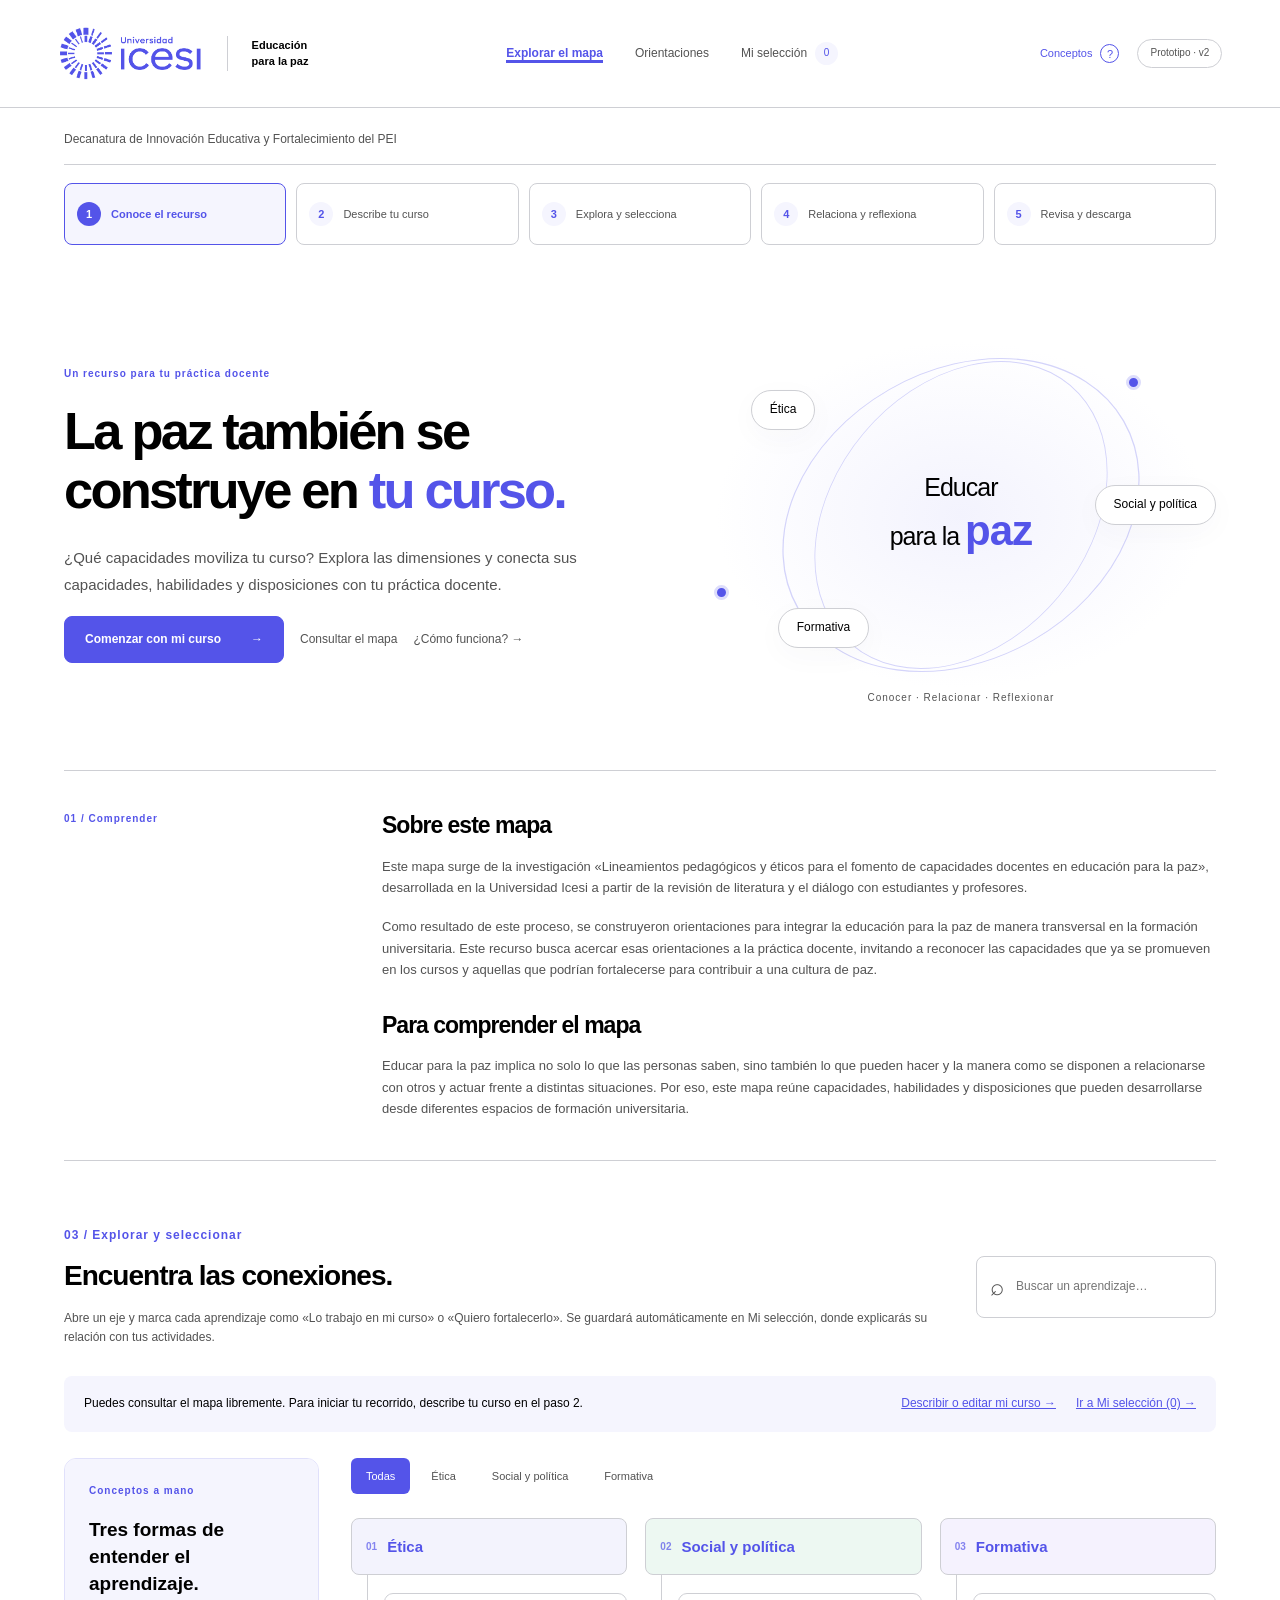
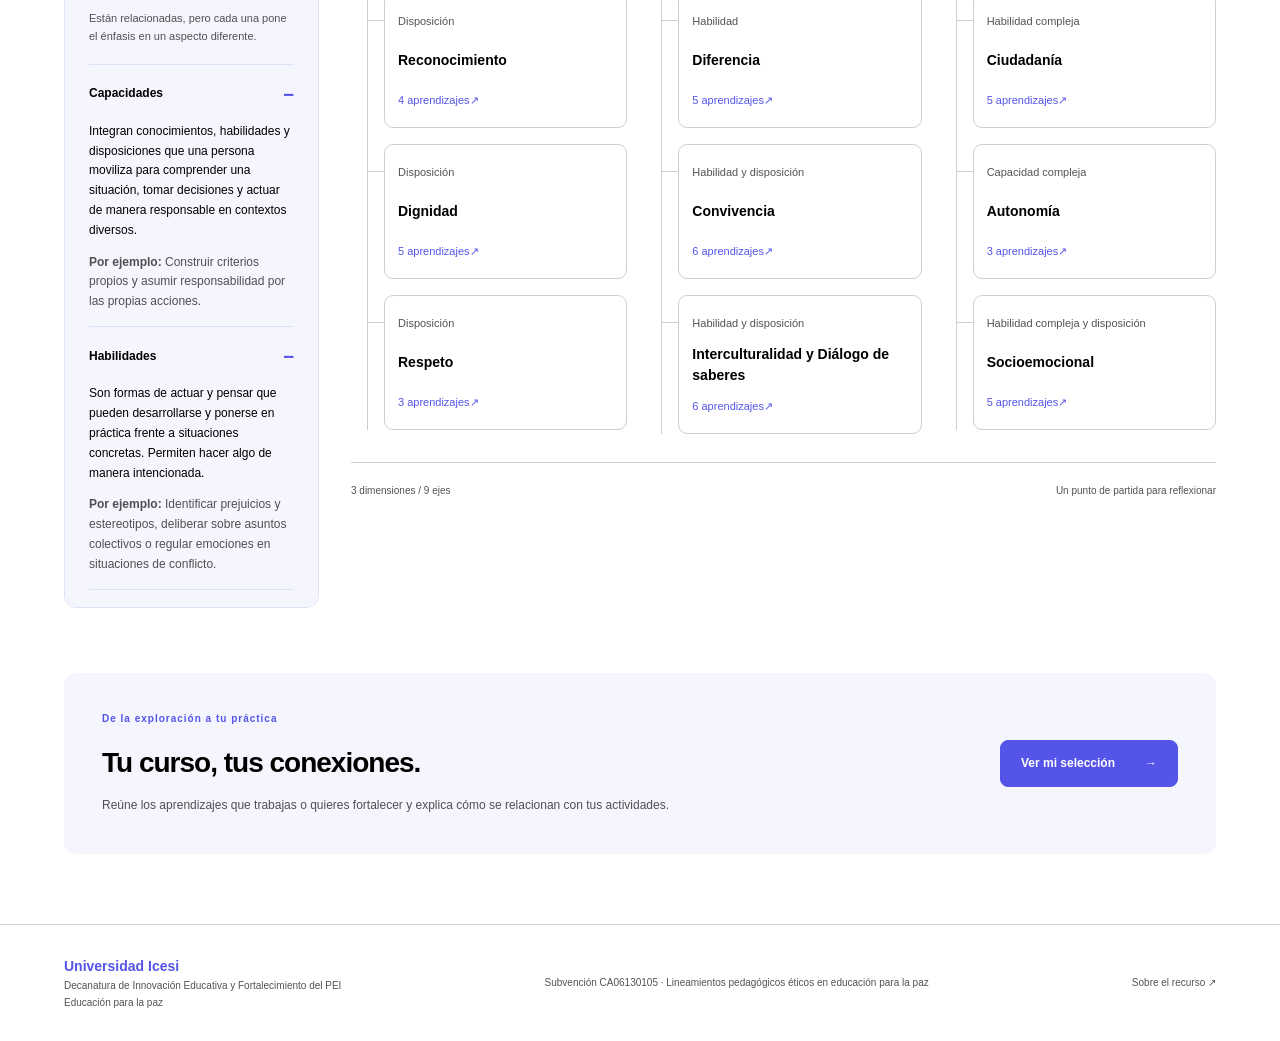
==== commit 456378e1: "Apply research team feedback: guided course context, selection and reflection summary" ====
--- a/index.html
+++ b/index.html
@@ -1,16 +1,18 @@
 <!doctype html>
 <html lang="es"><head><meta charset="utf-8"><meta name="viewport" content="width=device-width,initial-scale=1"><meta name="theme-color" content="#5454e9"><meta name="description" content="Explora capacidades, habilidades y disposiciones para integrar la educación para la paz en tu curso. Universidad Icesi."><title>Mapa de capacidades · Educación para la paz</title><link rel="preconnect" href="https://fonts.googleapis.com"><link rel="preconnect" href="https://fonts.gstatic.com" crossorigin><link href="https://fonts.googleapis.com/css2?family=Plus+Jakarta+Sans:wght@400;500;600;700;800&display=swap" rel="stylesheet"><link rel="stylesheet" href="styles.css"></head>
 <body><a class="skip" href="#main">Saltar al contenido</a>
-<header><a class="brand" href="#explorar" aria-label="Universidad Icesi · Inicio"><img class="official-logo" src="logo-icesi.svg" width="145" height="56" alt="Universidad Icesi"><span class="brand-rule"></span><span class="brand-project">Educación<br>para la paz</span></a><nav aria-label="Navegación principal"><a href="#explorar" data-page="explorar">Explorar el mapa</a><a href="#orientaciones" data-page="orientaciones">Orientaciones</a><a href="#seleccion" data-page="seleccion">Mi selección <span id="count">0</span></a></nav><div class="header-tools"><button class="concept-help" id="glossary-open" aria-haspopup="dialog">Conceptos <span aria-hidden="true">?</span></button><span class="prototype">Prototipo · v1</span></div></header>
-<main id="main" tabindex="-1"><section id="explorar" class="page"><div class="hero"><div><p class="eyebrow">Un recurso para tu práctica docente</p><h1>La paz también se<br>construye en <em>tu curso.</em></h1><p class="lead">¿Qué capacidades moviliza tu curso? Explora las dimensiones y conecta sus capacidades, habilidades y disposiciones con tu práctica docente.</p><a class="primary button" href="#mapa">Explorar las dimensiones <span>↗</span></a><button class="text-button" id="how">¿Cómo funciona? <span>→</span></button></div><div class="hero-art" aria-hidden="true"><div class="orbit orbit-one"></div><div class="orbit orbit-two"></div><div class="art-center">Educar<br>para la <strong>paz</strong></div><span class="orbit-tag tag-one">Ética</span><span class="orbit-tag tag-two">Social y política</span><span class="orbit-tag tag-three">Formativa</span><span class="art-dot dot-one"></span><span class="art-dot dot-two"></span><span class="art-note">Conocer · Relacionar · Reflexionar</span></div></div>
-<div class="intro"><span class="section-number">01 / COMPRENDER</span><div><h2>Para comprender el mapa</h2><p>Educar para la paz implica no solo lo que las personas saben, sino también lo que pueden hacer y la manera como se disponen a relacionarse con otros y actuar frente a las situaciones que enfrentan. Por eso, este mapa reúne capacidades, habilidades y disposiciones que pueden desarrollarse desde distintos espacios de formación universitaria.</p></div></div>
-<section id="mapa" aria-labelledby="map-title"><div class="section-top"><div><p class="eyebrow">02 / Explorar</p><h2 id="map-title">Encuentra las conexiones.</h2><p>Selecciona un eje para conocer sus aprendizajes y relacionarlos con tu curso.</p></div><label class="search"><span>⌕</span><input id="search" type="search" aria-label="Buscar en el mapa" placeholder="Buscar un aprendizaje…"></label></div>
-<div class="workspace"><aside class="concepts" aria-label="Definiciones de consulta"><p class="eyebrow">Conceptos a mano</p><h3>Tres formas de<br>entender el aprendizaje.</h3><p class="muted small">Están relacionadas, pero cada una pone el énfasis en un aspecto diferente.</p><div id="concept-list"></div></aside><div class="map-content"><div class="filters" aria-label="Filtrar por dimensión"><button class="active" data-filter="Todas">Todas</button><button data-filter="Ética">Ética</button><button data-filter="Social y política">Social y política</button><button data-filter="Formativa">Formativa</button></div><div id="map-grid" class="map-grid"></div><p id="no-results" hidden>No encontramos resultados. Prueba con otra palabra o dimensión.</p><div class="map-foot"><span>3 dimensiones <span class="separator">/</span> 9 ejes</span><span>Un punto de partida para reflexionar</span></div></div></div></section>
+<header><a class="brand" href="#explorar" aria-label="Universidad Icesi · Inicio"><img class="official-logo" src="logo-icesi.svg" width="145" height="56" alt="Universidad Icesi"><span class="brand-rule"></span><span class="brand-project">Educación<br>para la paz</span></a><nav aria-label="Navegación principal"><a href="#explorar" data-page="explorar">Explorar el mapa</a><a href="#orientaciones" data-page="orientaciones">Orientaciones</a><a href="#seleccion" data-page="seleccion">Mi selección <span id="count">0</span></a></nav><div class="header-tools"><button class="concept-help" id="glossary-open" aria-haspopup="dialog">Conceptos <span aria-hidden="true">?</span></button><span class="prototype">Prototipo · v2</span></div></header>
+<main id="main" tabindex="-1"><div class="institution">Decanatura de Innovación Educativa y Fortalecimiento del PEI</div><nav class="journey" aria-label="Ruta del recurso"><a href="#explorar" data-step="explorar"><span>1</span> Conoce el recurso</a><a href="#curso" data-step="curso"><span>2</span> Describe tu curso</a><a href="#mapa" data-step="mapa"><span>3</span> Explora y selecciona</a><a href="#seleccion" data-step="seleccion"><span>4</span> Relaciona y reflexiona</a><a href="#resumen" data-step="resumen"><span>5</span> Revisa y descarga</a></nav><section id="explorar" class="page"><div class="hero"><div><p class="eyebrow">Un recurso para tu práctica docente</p><h1>La paz también se<br>construye en <em>tu curso.</em></h1><p class="lead">¿Qué capacidades moviliza tu curso? Explora las dimensiones y conecta sus capacidades, habilidades y disposiciones con tu práctica docente.</p><a class="primary button" href="#curso">Comenzar con mi curso <span>→</span></a><a class="text-button" href="#mapa">Consultar el mapa</a><button class="text-button" id="how">¿Cómo funciona? <span>→</span></button></div><div class="hero-art" aria-hidden="true"><div class="orbit orbit-one"></div><div class="orbit orbit-two"></div><div class="art-center">Educar<br>para la <strong>paz</strong></div><span class="orbit-tag tag-one">Ética</span><span class="orbit-tag tag-two">Social y política</span><span class="orbit-tag tag-three">Formativa</span><span class="art-dot dot-one"></span><span class="art-dot dot-two"></span><span class="art-note">Conocer · Relacionar · Reflexionar</span></div></div>
+<div class="intro"><span class="section-number">01 / Comprender</span><div><h2>Sobre este mapa</h2><p>Este mapa surge de la investigación «Lineamientos pedagógicos y éticos para el fomento de capacidades docentes en educación para la paz», desarrollada en la Universidad Icesi a partir de la revisión de literatura y el diálogo con estudiantes y profesores.</p><p>Como resultado de este proceso, se construyeron orientaciones para integrar la educación para la paz de manera transversal en la formación universitaria. Este recurso busca acercar esas orientaciones a la práctica docente, invitando a reconocer las capacidades que ya se promueven en los cursos y aquellas que podrían fortalecerse para contribuir a una cultura de paz.</p><h2>Para comprender el mapa</h2><p>Educar para la paz implica no solo lo que las personas saben, sino también lo que pueden hacer y la manera como se disponen a relacionarse con otros y actuar frente a distintas situaciones. Por eso, este mapa reúne capacidades, habilidades y disposiciones que pueden desarrollarse desde diferentes espacios de formación universitaria.</p></div></div>
+<section id="mapa" aria-labelledby="map-title"><div class="section-top"><div><p class="eyebrow">03 / Explorar y seleccionar</p><h2 id="map-title">Encuentra las conexiones.</h2><p>Abre un eje y marca cada aprendizaje como «Lo trabajo en mi curso» o «Quiero fortalecerlo». Se guardará automáticamente en Mi selección, donde explicarás su relación con tus actividades.</p></div><label class="search"><span>⌕</span><input id="search" type="search" aria-label="Buscar en el mapa" placeholder="Buscar un aprendizaje…"></label></div>
+<div class="map-instructions"><p id="map-course-context"></p><a href="#curso">Describir o editar mi curso →</a><a href="#seleccion" id="map-selection-link">Ir a Mi selección →</a></div><div class="workspace"><aside class="concepts" aria-label="Definiciones de consulta"><p class="eyebrow">Conceptos a mano</p><h3>Tres formas de entender el aprendizaje.</h3><p class="muted small">Están relacionadas, pero cada una pone el énfasis en un aspecto diferente.</p><div id="concept-list"></div></aside><div class="map-content"><div class="filters" aria-label="Filtrar por dimensión"><button class="active" data-filter="Todas">Todas</button><button data-filter="Ética">Ética</button><button data-filter="Social y política">Social y política</button><button data-filter="Formativa">Formativa</button></div><div id="map-grid" class="map-grid"></div><p id="no-results" hidden>No encontramos resultados. Prueba con otra palabra o dimensión.</p><div class="map-foot"><span>3 dimensiones <span class="separator">/</span> 9 ejes</span><span>Un punto de partida para reflexionar</span></div></div></div></section>
 <div class="next-step"><div><p class="eyebrow">De la exploración a tu práctica</p><h2>Tu curso, tus conexiones.</h2><p>Reúne los aprendizajes que trabajas o quieres fortalecer y explica cómo se relacionan con tus actividades.</p></div><a class="primary button" href="#seleccion">Ver mi selección <span>→</span></a></div></section>
 <section id="orientaciones" class="page" hidden><p class="eyebrow">Referentes para acompañar tu práctica</p><h1>Educación para la paz<br>en tu asignatura.</h1><p class="lead">La educación para la paz puede integrarse de manera transversal en distintas disciplinas. Este recurso te invita a reconocer cómo los aprendizajes, contenidos, actividades y relaciones de tu curso pueden contribuir al desarrollo de capacidades éticas y ciudadanas.</p><div id="guidelines" class="guidelines"></div><section class="about"><h2>Sobre este mapa</h2><p>Este recurso toma como base el cuadro de capacidades, habilidades y disposiciones del proyecto de investigación “Lineamientos pedagógicos y éticos para el fomento de capacidades docentes en educación para la paz”.</p><p>Su propósito es facilitar la consulta del cuadro y apoyar la reflexión de los profesores sobre la integración transversal de aprendizajes asociados a la ciudadanía y la paz en sus asignaturas.</p><h3>Fuentes del proyecto</h3><ul><li>Cuadro de capacidades, habilidades y disposiciones.</li><li>Artículo del proyecto de investigación.</li><li>Documentos conceptuales y materiales de apoyo del proyecto.</li></ul><p class="muted small">Las descripciones breves y preguntas de reflexión son adaptaciones para facilitar la consulta del recurso. La clasificación y los aprendizajes conservan el contenido del cuadro actualizado.</p></section><a class="primary button" href="#explorar">Volver al mapa →</a></section>
-<section id="seleccion" class="page" hidden><p class="eyebrow">03 / Relacionar y reflexionar</p><div class="section-top"><div><h1>Mi selección.</h1><p class="lead">Reúne los aprendizajes que consideras que trabajas en tu curso y aquellos que quieres fortalecer.</p></div><div class="export-actions"><button id="print-selection" class="secondary">Imprimir / PDF</button><button id="download" class="secondary">Descargar selección ↓</button></div></div><label class="course-label">¿Con qué curso estás relacionando tu selección?<input id="course" placeholder="Escribe el nombre de tu asignatura." maxlength="160"></label><p id="save-status" class="small muted" role="status">La selección se guarda en este navegador.</p><p class="selection-note">Seleccionar un aprendizaje no confirma su desarrollo. Relaciónalo con una actividad y con evidencias de tu curso.</p><div id="selection-list"></div><div id="print-content" aria-hidden="true"></div><div class="selection-actions"><a class="secondary button" href="#explorar">← Seguir explorando</a><button class="primary" id="assistant-open">Consultar con IA ↗</button><button class="text-button danger" id="clear">Limpiar selección</button></div></section></main>
-<footer><div><strong>Universidad Icesi</strong><span>Educación para la paz</span></div><p>Subvención CA06130105 · Lineamientos pedagógicos éticos en educación para la paz</p><a href="#orientaciones">Sobre el recurso ↗</a></footer>
+<section id="curso" class="page" hidden aria-labelledby="course-title"><p class="eyebrow">02 / Describir</p><h1 id="course-title">Empecemos por tu curso.</h1><p class="lead">Puedes trabajar con una asignatura de cualquier disciplina. Describe qué enseñas y una actividad concreta: esta información te acompañará al explorar el mapa y aparecerá en tu resumen.</p><form id="course-form"><div class="course-grid"><label>¿Cómo se llama tu asignatura?<input id="course" name="course" placeholder="Por ejemplo: Introducción a la programación" maxlength="160"></label><label>¿A qué área o disciplina pertenece?<input id="course-area" name="area" placeholder="Por ejemplo: Ingeniería de sistemas" maxlength="160"></label><label>¿A quién está dirigido el curso?<input id="course-audience" name="audience" placeholder="Por ejemplo: estudiantes de primer semestre" maxlength="240"></label><label class="wide">¿Qué aprenden los estudiantes en tu curso?<textarea id="course-description" name="description" rows="3" placeholder="Cuenta sus propósitos y contenidos principales." maxlength="6000"></textarea></label><label class="wide">¿Qué actividad te gustaría revisar?<textarea id="course-activity" name="activity" rows="4" placeholder="Describe qué hacen los estudiantes, cómo participan y qué decisiones toman." maxlength="6000"></textarea></label><label class="wide">¿Qué te gustaría fortalecer?<textarea id="course-goal" name="goal" rows="3" placeholder="Puede ser una pregunta o una intención inicial. Si todavía no lo sabes, puedes volver aquí después de explorar el mapa." maxlength="3000"></textarea></label></div><p class="small muted">No necesitas usar términos de ciencias sociales. Parte de tu experiencia y evita incluir nombres o datos personales de estudiantes. Puedes completar o ajustar esta descripción en cualquier momento.</p><p class="context-save" id="course-save-status" role="status">La descripción se guarda en este navegador.</p><button class="primary" type="submit">Guardar y explorar el mapa →</button><a class="text-button" href="#mapa">Explorar primero y completar después</a></form></section>
+<section id="seleccion" class="page" hidden aria-labelledby="selection-title"><p class="eyebrow">04 / Relacionar y reflexionar</p><h1 id="selection-title">Mi selección.</h1><p class="lead">Aquí aparecen los aprendizajes que marcaste en el mapa. Para cada uno, explica cómo se relaciona con una actividad de tu curso, qué podrías observar y qué quisieras fortalecer.</p><div id="selection-context" class="course-context"></div><p id="save-status" class="small muted" role="status">La selección se guarda en este navegador.</p><p class="selection-note">Tus respuestas se guardan mientras escribes. Al terminar, pulsa «Revisar mi resumen»: podrás revisar el conjunto y descargarlo. Esta reflexión no evalúa ni certifica el desarrollo de aprendizajes.</p><div id="selection-list"></div><div class="selection-actions"><a class="secondary button" href="#mapa">← Volver al mapa</a><button class="primary" id="review-summary">Revisar mi resumen →</button><button class="text-button danger" id="clear">Limpiar selección</button></div></section>
+<section id="resumen" class="page" hidden aria-labelledby="summary-title"><p class="eyebrow">05 / Revisar y descargar</p><h1 id="summary-title">Tu reflexión, en conjunto.</h1><p class="lead">Revisa la descripción de tu curso y las conexiones que construiste. Puedes volver a editar tus respuestas antes de descargar o guardar el resumen como PDF.</p><div id="summary-content"></div><div class="export-actions"><button id="print-selection" class="secondary">Imprimir / PDF</button><button id="download" class="primary">Descargar mi reflexión ↓</button><a class="text-button" href="#seleccion">Volver a editar</a></div><section class="next-step"><div><p class="eyebrow">¿Qué sigue después?</p><h2>Lleva esta reflexión a tu práctica.</h2><p>Elige un ajuste que quieras probar en tu curso y vuelve al mapa para revisar qué observaste. Puedes descargar tu reflexión para conservarla o compartirla por tu cuenta; la herramienta no la envía al equipo del proyecto.</p><p class="small">El acompañamiento con IA es una función propuesta. Por ahora puedes ver un ejemplo preparado de cómo sería esa conversación; no analiza tus respuestas.</p></div><button class="secondary" id="assistant-open">Ver demostración de IA →</button></section><div id="print-content" aria-hidden="true"></div></section></main>
+<footer><div><strong>Universidad Icesi</strong><span>Decanatura de Innovación Educativa y Fortalecimiento del PEI</span><span>Educación para la paz</span></div><p>Subvención CA06130105 · Lineamientos pedagógicos éticos en educación para la paz</p><a href="#orientaciones">Sobre el recurso ↗</a></footer>
 <dialog id="glossary" aria-labelledby="glossary-title"><div class="dialog-top"><span class="eyebrow">Para comprender el mapa</span><button class="icon-button close" aria-label="Cerrar conceptos">×</button></div><h2 id="glossary-title">Capacidades, habilidades y disposiciones</h2><p class="muted">Aunque están estrechamente relacionadas, cada una pone el énfasis en un aspecto diferente.</p><div id="glossary-content"></div></dialog><dialog id="detail" aria-labelledby="detail-title"><div class="dialog-top"><span id="detail-dimension" class="eyebrow"></span><button class="icon-button close" aria-label="Cerrar ficha">×</button></div><div id="detail-body"></div></dialog>
-<dialog id="help" aria-label="Cómo usar el mapa"><div class="dialog-top"><p class="eyebrow">Tu recorrido</p><button class="icon-button close" aria-label="Cerrar ayuda">×</button></div><h2>Explora a tu ritmo.</h2><ol class="steps"><li><strong>Explora las dimensiones.</strong><p>Conoce los ejes y sus capacidades, habilidades y disposiciones asociadas.</p></li><li><strong>Relaciona los aprendizajes con tu curso.</strong><p>Selecciona los que consideras que trabajas o quieres fortalecer.</p></li><li><strong>Explica tu selección.</strong><p>Describe actividades y evidencias que permitan sustentar las relaciones.</p></li><li><strong>Consulta la demostración del asistente.</strong><p>Conoce cómo podría acompañarte a explorar las conexiones.</p></li></ol></dialog>
-<dialog id="assistant" aria-label="Demostración del asistente"><div class="dialog-top"><span class="eyebrow">Conecta con tu curso</span><button class="icon-button close" aria-label="Cerrar asistente">×</button></div><h2>Exploremos tu curso.</h2><p class="demo-label">Demostración · Sin conexión a IA</p><p>Esta vista muestra cómo funcionaría el asistente. Las respuestas están preparadas previamente: no analizan automáticamente tu curso.</p><label>Cuéntame sobre tu curso o una actividad<textarea id="activity" placeholder="¿Qué enseñas y qué hacen tus estudiantes?" rows="4"></textarea></label><button class="primary" id="demo-run">Ver ejemplo de acompañamiento →</button><div id="demo-result" hidden><h3>Qué necesitamos conocer mejor</h3><p>¿Qué decisiones toman los estudiantes? ¿Cómo construyen acuerdos y abordan los desacuerdos? ¿Qué observas que te lleva a pensar que se trabaja este aprendizaje?</p><h3>Posible conexión con el mapa</h3><p>En un proyecto grupal, construir acuerdos podría relacionarse con Convivencia si los estudiantes negocian responsabilidades y revisan sus acuerdos. Trabajar en grupo, por sí solo, no permite sustentar esa relación.</p><h3>Qué podrías observar</h3><p>Los acuerdos que construyen, las razones que ofrecen y la manera en que responden a un desacuerdo.</p><p class="small muted">Ejemplo orientativo basado en Convivencia. La conexión real requiere conocer la actividad y revisar sus evidencias.</p></div></dialog>
+<dialog id="help" aria-label="Cómo usar el mapa"><div class="dialog-top"><p class="eyebrow">Tu recorrido</p><button class="icon-button close" aria-label="Cerrar ayuda">×</button></div><h2>Explora a tu ritmo.</h2><ol class="steps"><li><strong>Conoce el recurso.</strong><p>Lee su origen y consulta qué significan capacidades, habilidades y disposiciones.</p></li><li><strong>Describe tu curso.</strong><p>Cuenta qué enseñas y una actividad que quieras revisar, desde tu propia disciplina.</p></li><li><strong>Explora y selecciona.</strong><p>Abre los ejes del mapa y marca aprendizajes. Se guardan automáticamente en Mi selección.</p></li><li><strong>Relaciona y reflexiona.</strong><p>En Mi selección, explica las conexiones, las evidencias que podrías observar y lo que quisieras fortalecer.</p></li><li><strong>Revisa y descarga.</strong><p>Abre tu resumen, revisa las respuestas y descárgalo o guárdalo como PDF. No se envía automáticamente al equipo.</p></li></ol></dialog>
+<dialog id="assistant" aria-label="Demostración del asistente"><div class="dialog-top"><span class="eyebrow">Conecta con tu curso</span><button class="icon-button close" aria-label="Cerrar asistente">×</button></div><h2>Exploremos tu curso.</h2><p class="demo-label">Demostración · Sin conexión a IA</p><p>En una futura interacción con IA, describirías tu asignatura, sus propósitos y actividades para explorar relaciones con los aprendizajes que seleccionaste. Esta demostración tiene respuestas preparadas: no analiza ni envía la información que escribes.</p><p id="assistant-context" class="course-context"></p><label>Cuéntame sobre tu curso o una actividad<textarea id="activity" placeholder="¿Qué enseñas y qué hacen tus estudiantes?" rows="4"></textarea></label><button class="primary" id="demo-run">Ver ejemplo de acompañamiento →</button><div id="demo-result" hidden><h3>Qué necesitamos conocer mejor</h3><p>¿Qué decisiones toman los estudiantes? ¿Cómo construyen acuerdos y abordan los desacuerdos? ¿Qué observas que te lleva a pensar que se trabaja este aprendizaje?</p><h3>Posible conexión con el mapa</h3><p>En un proyecto grupal, construir acuerdos podría relacionarse con Convivencia si los estudiantes negocian responsabilidades y revisan sus acuerdos. Trabajar en grupo, por sí solo, no permite sustentar esa relación.</p><h3>Qué podrías observar</h3><p>Los acuerdos que construyen, las razones que ofrecen y la manera en que responden a un desacuerdo.</p><p class="small muted">Ejemplo orientativo basado en Convivencia. La conexión real requiere conocer la actividad y revisar sus evidencias.</p></div></dialog>
 <dialog id="confirm" aria-label="Confirmar borrado de selección"><h2>¿Quieres borrar tu selección?</h2><p>Se eliminarán los aprendizajes seleccionados y las reflexiones que hayas escrito.</p><div class="selection-actions"><button class="secondary close">Conservar selección</button><button class="primary" id="confirm-clear">Borrar selección</button></div></dialog><div id="toast" role="status" aria-live="polite"></div><script src="app.js"></script></body></html>
--- a/styles.css
+++ b/styles.css
@@ -1,4 +1,4 @@
-:root{--blue:#5454e9;--ink:#20213d;--muted:#666b80;--line:#e5e6f0;--pale:#f3f3ff;--white:#fff;--bg:#fcfcfe}*{box-sizing:border-box}html{scroll-behavior:smooth;scroll-padding-top:105px}body{margin:0;background:var(--bg);color:var(--ink);font-family:'Plus Jakarta Sans',Arial,sans-serif;font-size:14px;line-height:1.65}button,input,textarea,select{font:inherit}button,a,input,textarea,select{-webkit-tap-highlight-color:transparent}button,a{touch-action:manipulation}button{cursor:pointer}a{color:inherit}button:focus-visible,a:focus-visible,input:focus-visible,textarea:focus-visible,select:focus-visible,summary:focus-visible{outline:3px solid var(--blue);outline-offset:4px}button{border:0}button:disabled{opacity:.45;cursor:not-allowed}header{height:94px;display:flex;align-items:center;justify-content:space-between;gap:24px;padding:0 4.5%;border-bottom:1px solid var(--line);background:#fffffff5;position:sticky;top:0;z-index:10;backdrop-filter:blur(14px)}.brand{display:flex;align-items:center;gap:20px;text-decoration:none}.university{font-size:23px;letter-spacing:-1px;color:var(--blue)}.brand-rule{width:1px;height:35px;background:var(--line)}.brand-project{font-size:11px;line-height:1.5;font-weight:600}nav{display:flex;gap:32px;align-items:center;height:100%}nav a{height:100%;display:flex;gap:8px;align-items:center;text-decoration:none;font-size:12px;color:var(--muted);position:relative}nav a[aria-current=page]{color:var(--blue);font-weight:700}nav a[aria-current=page]:after{content:'';height:3px;background:var(--blue);position:absolute;bottom:0;left:0;right:0}#count{display:grid;place-items:center;width:23px;height:23px;border-radius:50%;background:var(--pale);color:var(--blue);font-size:10px}.prototype{font-size:10px;border:1px solid var(--line);border-radius:20px;padding:5px 12px;color:var(--muted)}main{max-width:1440px;margin:auto;padding:0 5%}.page{padding:55px 0 70px}.hero{display:grid;grid-template-columns:1.15fr 1fr;align-items:center;gap:55px;min-height:430px}.eyebrow,.section-number{font-size:10px;letter-spacing:1.8px;text-transform:uppercase;font-weight:700;color:var(--blue)}h1{font-size:clamp(38px,4.1vw,62px);line-height:1.12;letter-spacing:-2.8px;margin:20px 0 24px;font-weight:600}h1 em{font-style:normal;color:var(--blue)}h2{font-size:28px;font-weight:600;line-height:1.25;letter-spacing:-1px;margin:10px 0 16px}h3{line-height:1.4;font-weight:600;font-size:18px}p{margin:0 0 18px}.lead{font-size:15px;line-height:1.8;max-width:630px;color:var(--muted)}.button,button.primary,button.secondary{display:inline-flex;justify-content:center;align-items:center;gap:30px;text-decoration:none;min-height:47px;padding:12px 20px;border-radius:8px;font-size:12px;font-weight:600}.primary{background:var(--blue);color:white;border:1px solid var(--blue);transition:background .2s,transform .2s}.primary:hover{background:#4242c7;transform:translateY(-1px)}.secondary{background:white;border:1px solid var(--line);color:var(--ink)}.secondary:hover{border-color:var(--blue);color:var(--blue)}.text-button{background:transparent;color:var(--muted);padding:14px 16px;font-size:12px}.text-button:hover{color:var(--blue)}.hero-art{height:360px;position:relative;display:grid;place-items:center;background:radial-gradient(ellipse at center,#eeeeff 0%,transparent 68%)}.orbit{position:absolute;width:290px;height:290px;border:1px solid #c9c9f4;border-radius:50%;transform:rotate(-30deg) scaleX(1.3)}.orbit-two{transform:rotate(40deg) scaleX(.75);width:340px;height:340px}.art-center{font-size:25px;line-height:1.3;text-align:center;letter-spacing:-1px;z-index:1}.art-center strong{font-size:42px;color:var(--blue);font-weight:600}.orbit-tag{position:absolute;background:white;border:1px solid var(--line);padding:9px 18px;border-radius:30px;font-size:12px;box-shadow:0 8px 30px #36366d08}.tag-one{top:55px;left:45px}.tag-two{right:0;top:150px}.tag-three{bottom:47px;left:72px}.art-dot{position:absolute;width:9px;height:9px;background:var(--blue);border:3px solid #d8d8ff;border-radius:50%;box-sizing:content-box}.dot-one{right:75px;top:40px}.dot-two{bottom:95px;left:8px}.art-note{position:absolute;bottom:-12px;font-size:10px;color:var(--muted);letter-spacing:1px}.intro{border-top:1px solid var(--line);border-bottom:1px solid var(--line);padding:40px 0;margin:40px 0 65px;display:grid;grid-template-columns:1fr 3fr;gap:40px}.intro h2{font-size:23px;margin-top:0}.intro p{color:var(--muted);font-size:13px;margin:0}.section-top{display:flex;justify-content:space-between;align-items:center;gap:25px;margin-bottom:28px}.section-top p{color:var(--muted);font-size:12px;margin:0}.section-top .eyebrow{color:var(--blue);margin-bottom:12px}.search{display:flex;align-items:center;gap:10px;border:1px solid var(--line);background:white;padding:10px 13px;border-radius:8px;min-width:240px}.search span{font-size:24px;color:var(--muted)}.search input{width:100%;border:0;outline-offset:8px;font-size:12px;background:transparent}.workspace{display:grid;grid-template-columns:255px 1fr;gap:32px;align-items:start}.concepts{position:sticky;top:115px;padding:24px;background:var(--pale);border:1px solid #e6e6fc;border-radius:12px}.concepts h3{font-size:19px;margin:12px 0}.muted{color:var(--muted)}.small{font-size:11px}.concepts details{border-top:1px solid #dcdcf0;padding:14px 0 0;margin-top:14px}.concepts summary{font-weight:600;cursor:pointer;display:flex;align-items:center;justify-content:space-between;font-size:12px;list-style:none}.concepts summary:after{content:'+';font-size:19px;color:var(--blue)}.concepts details[open] summary:after{content:'−'}.concepts details p{font-size:11px;margin:12px 0 0}.example{color:var(--muted)}.filters{display:flex;gap:6px;flex-wrap:wrap;margin-bottom:24px}.filters button{background:transparent;color:var(--muted);font-size:11px;padding:8px 14px;border-radius:6px;border:1px solid transparent}.filters button.active{background:var(--blue);color:white}.filters button:hover:not(.active){border-color:var(--line)}.map-grid{display:grid;grid-template-columns:repeat(3,minmax(0,1fr));gap:18px}.dimension{--accent:var(--blue);--tint:#f1f1ff}.dimension:nth-child(2){--accent:#17696b;--tint:#edf7f6}.dimension:nth-child(3){--accent:#81512e;--tint:#fcf4ed}.dimension-title{font-size:15px;font-weight:600;margin:0;padding:17px 14px;background:var(--tint);border:1px solid var(--line);border-radius:8px;color:var(--accent);display:flex;gap:10px;align-items:center}.dimension-number{font-size:10px;opacity:.7}.branches{border-left:1px solid #d7d9ec;margin-left:16px;padding:18px 0 0 16px;display:grid;gap:16px}.node{position:relative;text-align:left;padding:18px 13px;min-height:135px;background:white;border:1px solid var(--line);border-radius:9px;display:flex;flex-direction:column;justify-content:space-between;gap:12px;transition:border-color .2s,transform .2s,box-shadow .2s;width:100%;color:var(--ink)}.node:before{content:'';position:absolute;left:-17px;top:26px;width:16px;border-top:1px solid #d7d9ec}.node:hover{border-color:var(--accent);transform:translateY(-3px);box-shadow:0 9px 20px #24245b09}.node strong{font-size:13px;line-height:1.45;font-weight:600}.node .type{font-size:9px;color:var(--muted)}.node-bottom{display:flex;justify-content:space-between;align-items:center;color:var(--accent);font-size:11px}.node-saved{width:19px;height:19px;border-radius:50%;display:grid;place-items:center;background:var(--tint)}.map-foot{border-top:1px solid var(--line);display:flex;justify-content:space-between;font-size:10px;color:var(--muted);gap:15px;padding-top:20px;margin-top:28px}.separator{padding:0 8px}.next-step{display:flex;justify-content:space-between;align-items:center;gap:35px;background:var(--pale);padding:38px;border-radius:12px;margin-top:65px}.next-step p:not(.eyebrow){font-size:12px;color:var(--muted);max-width:580px;margin-bottom:0}.next-step .button{white-space:nowrap}footer{border-top:1px solid var(--line);padding:30px 5%;display:flex;align-items:center;justify-content:space-between;gap:25px;font-size:10px;color:var(--muted)}footer div{display:flex;flex-direction:column}footer strong{color:var(--blue);font-size:14px}footer p{max-width:420px;margin:0}footer a{text-decoration:none}.guidelines{display:grid;grid-template-columns:1fr 1fr;gap:24px;margin:40px 0}.guideline{border-top:1px solid var(--line);padding:26px 0}.guideline p{color:var(--muted);font-size:13px}.guideline .number{color:var(--blue);font-size:11px}.about{max-width:780px;border-top:1px solid var(--line);padding:30px 0}.about p,.about li{font-size:13px;color:var(--muted)}.course-label{display:block;max-width:630px;font-size:12px;margin-bottom:10px}input:not([type=search]),textarea,select{display:block;border:1px solid var(--line);background:white;color:var(--ink);padding:12px;border-radius:7px;max-width:100%;width:100%;margin-top:8px}textarea{resize:vertical}.selection-card{padding:25px;border:1px solid var(--line);border-radius:10px;background:white;margin-bottom:18px}.selection-card h3{margin:9px 0 17px;font-size:16px}.selection-card .meta{font-size:10px;color:var(--blue)}.selection-card label{font-size:12px;display:block}.reflection-grid{display:grid;grid-template-columns:1fr 1fr;gap:18px}.selection-card-top{display:flex;justify-content:space-between;gap:15px;align-items:center}.selection-card-top select{width:auto;font-size:11px;margin:0}.selection-actions{display:flex;align-items:center;gap:14px;flex-wrap:wrap;margin-top:25px}.danger{color:#a32727}.empty{padding:65px 25px;border:1px dashed #cfcfe8;text-align:center;border-radius:12px;margin-top:25px}.empty p{color:var(--muted)}dialog{border:1px solid var(--line);border-radius:16px;padding:30px;max-width:650px;width:calc(100% - 32px);max-height:88vh;color:var(--ink);box-shadow:0 24px 100px #15152c33;overscroll-behavior:contain}dialog::backdrop{background:#17172d66;backdrop-filter:blur(4px)}.dialog-top{display:flex;justify-content:space-between;align-items:center;margin-bottom:10px}.dialog-top p{margin:0}.icon-button{width:35px;height:35px;font-size:25px;border-radius:50%;background:var(--pale);color:var(--ink)}#detail h2{font-size:32px;margin-top:5px}.badge{display:inline-block;background:var(--pale);color:var(--blue);border-radius:20px;font-size:10px;padding:5px 12px;margin-bottom:18px}.detail-description{color:var(--muted);font-size:13px}.detail-concepts{padding:12px 16px;background:var(--pale);border-radius:8px;margin-bottom:22px}.detail-concepts p{font-size:11px;margin:0}.detail-concepts p+p{margin-top:10px}.learning-row{padding:13px 0;border-bottom:1px solid var(--line);display:grid;grid-template-columns:1fr 160px;gap:18px;align-items:center}.learning-row>span{font-size:12px}.learning-row select{font-size:10px;margin:0}.question{border-left:2px solid var(--blue);padding-left:16px;margin:25px 0;font-size:13px}.question span{display:block;color:var(--blue);font-size:10px;font-weight:700;letter-spacing:1px;text-transform:uppercase;margin-bottom:8px}.detail-actions{display:flex;align-items:center;justify-content:space-between;gap:15px;margin-top:25px}.detail-actions p{margin:0;max-width:280px}.steps{padding-left:22px}.steps li{padding:10px 0 10px 8px}.steps p{font-size:13px;color:var(--muted);margin-top:5px}.demo-label{display:inline-block;color:#754522;background:#fff2e4;padding:5px 10px;border-radius:5px;font-size:10px}#assistant>p:not(.eyebrow),#assistant label,#demo-result p{font-size:13px}#assistant .primary{margin:20px 0}#demo-result{border-top:1px solid var(--line);padding-top:20px}#toast{position:fixed;bottom:25px;left:50%;transform:translateX(-50%);z-index:100;background:var(--ink);color:white;border-radius:8px;padding:12px 20px;font-size:12px;opacity:0;pointer-events:none;transition:opacity .2s}#toast.show{opacity:1}.skip{position:fixed;top:-100px;left:20px;background:white;padding:10px;z-index:100}.skip:focus{top:10px}[hidden]{display:none!important}
+:root{--blue:#5454e9;--ink:#000000;--muted:rgb(0 0 0 / 68%);--line:#cecfd4;--pale:color-mix(in srgb, #5454e9 6%, white);--white:#fff;--bg:#ffffff}*{box-sizing:border-box}html{scroll-behavior:smooth;scroll-padding-top:105px}body{margin:0;background:var(--bg);color:var(--ink);font-family:'Plus Jakarta Sans',Arial,sans-serif;font-size:14px;line-height:1.65}button,input,textarea,select{font:inherit}button,a,input,textarea,select{-webkit-tap-highlight-color:transparent}button,a{touch-action:manipulation}button{cursor:pointer}a{color:inherit}button:focus-visible,a:focus-visible,input:focus-visible,textarea:focus-visible,select:focus-visible,summary:focus-visible{outline:3px solid var(--blue);outline-offset:4px}button{border:0}button:disabled{opacity:.45;cursor:not-allowed}header{height:94px;display:flex;align-items:center;justify-content:space-between;gap:24px;padding:0 4.5%;border-bottom:1px solid var(--line);background:#fffffff5;position:sticky;top:0;z-index:10;backdrop-filter:blur(14px)}.brand{display:flex;align-items:center;gap:20px;text-decoration:none}.university{font-size:23px;letter-spacing:-1px;color:var(--blue)}.brand-rule{width:1px;height:35px;background:var(--line)}.brand-project{font-size:11px;line-height:1.5;font-weight:600}nav{display:flex;gap:32px;align-items:center;height:100%}nav a{height:100%;display:flex;gap:8px;align-items:center;text-decoration:none;font-size:12px;color:var(--muted);position:relative}nav a[aria-current=page]{color:var(--blue);font-weight:700}nav a[aria-current=page]:after{content:'';height:3px;background:var(--blue);position:absolute;bottom:0;left:0;right:0}#count{display:grid;place-items:center;width:23px;height:23px;border-radius:50%;background:var(--pale);color:var(--blue);font-size:10px}.prototype{font-size:10px;border:1px solid var(--line);border-radius:20px;padding:5px 12px;color:var(--muted)}main{max-width:1440px;margin:auto;padding:0 5%}.page{padding:55px 0 70px}.hero{display:grid;grid-template-columns:1.15fr 1fr;align-items:center;gap:55px;min-height:430px}.eyebrow,.section-number{font-size:10px;letter-spacing:1.8px;text-transform:none;font-weight:700;color:var(--blue)}h1{font-size:clamp(38px,4.1vw,62px);line-height:1.12;letter-spacing:-2.8px;margin:20px 0 24px;font-weight:600}h1 em{font-style:normal;color:var(--blue)}h2{font-size:28px;font-weight:600;line-height:1.25;letter-spacing:-1px;margin:10px 0 16px}h3{line-height:1.4;font-weight:600;font-size:18px}p{margin:0 0 18px}.lead{font-size:15px;line-height:1.8;max-width:630px;color:var(--muted)}.button,button.primary,button.secondary{display:inline-flex;justify-content:center;align-items:center;gap:30px;text-decoration:none;min-height:47px;padding:12px 20px;border-radius:8px;font-size:12px;font-weight:600}.primary{background:var(--blue);color:white;border:1px solid var(--blue);transition:background .2s,transform .2s}.primary:hover{background:#4242c7;transform:translateY(-1px)}.secondary{background:white;border:1px solid var(--line);color:var(--ink)}.secondary:hover{border-color:var(--blue);color:var(--blue)}.text-button{background:transparent;color:var(--muted);padding:14px 16px;font-size:12px}.text-button:hover{color:var(--blue)}.hero-art{height:360px;position:relative;display:grid;place-items:center;background:radial-gradient(ellipse at center,#eeeeff 0%,transparent 68%)}.orbit{position:absolute;width:290px;height:290px;border:1px solid #c9c9f4;border-radius:50%;transform:rotate(-30deg) scaleX(1.3)}.orbit-two{transform:rotate(40deg) scaleX(.75);width:340px;height:340px}.art-center{font-size:25px;line-height:1.3;text-align:center;letter-spacing:-1px;z-index:1}.art-center strong{font-size:42px;color:var(--blue);font-weight:600}.orbit-tag{position:absolute;background:white;border:1px solid var(--line);padding:9px 18px;border-radius:30px;font-size:12px;box-shadow:0 8px 30px #36366d08}.tag-one{top:55px;left:45px}.tag-two{right:0;top:150px}.tag-three{bottom:47px;left:72px}.art-dot{position:absolute;width:9px;height:9px;background:var(--blue);border:3px solid #d8d8ff;border-radius:50%;box-sizing:content-box}.dot-one{right:75px;top:40px}.dot-two{bottom:95px;left:8px}.art-note{position:absolute;bottom:-12px;font-size:10px;color:var(--muted);letter-spacing:1px}.intro{border-top:1px solid var(--line);border-bottom:1px solid var(--line);padding:40px 0;margin:40px 0 65px;display:grid;grid-template-columns:1fr 3fr;gap:40px}.intro h2{font-size:23px;margin-top:0}.intro p{color:var(--muted);font-size:13px;margin:0}.section-top{display:flex;justify-content:space-between;align-items:center;gap:25px;margin-bottom:28px}.section-top p{color:var(--muted);font-size:12px;margin:0}.section-top .eyebrow{color:var(--blue);margin-bottom:12px}.search{display:flex;align-items:center;gap:10px;border:1px solid var(--line);background:white;padding:10px 13px;border-radius:8px;min-width:240px}.search span{font-size:24px;color:var(--muted)}.search input{width:100%;border:0;outline-offset:8px;font-size:12px;background:transparent}.workspace{display:grid;grid-template-columns:255px 1fr;gap:32px;align-items:start}.concepts{position:sticky;top:115px;padding:24px;background:var(--pale);border:1px solid #e6e6fc;border-radius:12px}.concepts h3{font-size:19px;margin:12px 0}.muted{color:var(--muted)}.small{font-size:11px}.concepts details{border-top:1px solid #dcdcf0;padding:14px 0 0;margin-top:14px}.concepts summary{font-weight:600;cursor:pointer;display:flex;align-items:center;justify-content:space-between;font-size:12px;list-style:none}.concepts summary:after{content:'+';font-size:19px;color:var(--blue)}.concepts details[open] summary:after{content:'−'}.concepts details p{font-size:11px;margin:12px 0 0}.example{color:var(--muted)}.filters{display:flex;gap:6px;flex-wrap:wrap;margin-bottom:24px}.filters button{background:transparent;color:var(--muted);font-size:11px;padding:8px 14px;border-radius:6px;border:1px solid transparent}.filters button.active{background:var(--blue);color:white}.filters button:hover:not(.active){border-color:var(--line)}.map-grid{display:grid;grid-template-columns:repeat(3,minmax(0,1fr));gap:18px}.dimension{--accent:var(--blue);--tint:#f1f1ff}.dimension:nth-child(2){--accent:#17696b;--tint:#edf7f6}.dimension:nth-child(3){--accent:#81512e;--tint:#fcf4ed}.dimension-title{font-size:15px;font-weight:600;margin:0;padding:17px 14px;background:var(--tint);border:1px solid var(--line);border-radius:8px;color:var(--accent);display:flex;gap:10px;align-items:center}.dimension-number{font-size:10px;opacity:.7}.branches{border-left:1px solid #d7d9ec;margin-left:16px;padding:18px 0 0 16px;display:grid;gap:16px}.node{position:relative;text-align:left;padding:18px 13px;min-height:135px;background:white;border:1px solid var(--line);border-radius:9px;display:flex;flex-direction:column;justify-content:space-between;gap:12px;transition:border-color .2s,transform .2s,box-shadow .2s;width:100%;color:var(--ink)}.node:before{content:'';position:absolute;left:-17px;top:26px;width:16px;border-top:1px solid #d7d9ec}.node:hover{border-color:var(--accent);transform:translateY(-3px);box-shadow:0 9px 20px #24245b09}.node strong{font-size:13px;line-height:1.45;font-weight:600}.node .type{font-size:9px;color:var(--muted)}.node-bottom{display:flex;justify-content:space-between;align-items:center;color:var(--accent);font-size:11px}.node-saved{width:19px;height:19px;border-radius:50%;display:grid;place-items:center;background:var(--tint)}.map-foot{border-top:1px solid var(--line);display:flex;justify-content:space-between;font-size:10px;color:var(--muted);gap:15px;padding-top:20px;margin-top:28px}.separator{padding:0 8px}.next-step{display:flex;justify-content:space-between;align-items:center;gap:35px;background:var(--pale);padding:38px;border-radius:12px;margin-top:65px}.next-step p:not(.eyebrow){font-size:12px;color:var(--muted);max-width:580px;margin-bottom:0}.next-step .button{white-space:nowrap}footer{border-top:1px solid var(--line);padding:30px 5%;display:flex;align-items:center;justify-content:space-between;gap:25px;font-size:10px;color:var(--muted)}footer div{display:flex;flex-direction:column}footer strong{color:var(--blue);font-size:14px}footer p{max-width:420px;margin:0}footer a{text-decoration:none}.guidelines{display:grid;grid-template-columns:1fr 1fr;gap:24px;margin:40px 0}.guideline{border-top:1px solid var(--line);padding:26px 0}.guideline p{color:var(--muted);font-size:13px}.guideline .number{color:var(--blue);font-size:11px}.about{max-width:780px;border-top:1px solid var(--line);padding:30px 0}.about p,.about li{font-size:13px;color:var(--muted)}.course-label{display:block;max-width:630px;font-size:12px;margin-bottom:10px}input:not([type=search]),textarea,select{display:block;border:1px solid var(--line);background:white;color:var(--ink);padding:12px;border-radius:7px;max-width:100%;width:100%;margin-top:8px}textarea{resize:vertical}.selection-card{padding:25px;border:1px solid var(--line);border-radius:10px;background:white;margin-bottom:18px}.selection-card h3{margin:9px 0 17px;font-size:16px}.selection-card .meta{font-size:10px;color:var(--blue)}.selection-card label{font-size:12px;display:block}.reflection-grid{display:grid;grid-template-columns:1fr 1fr;gap:18px}.selection-card-top{display:flex;justify-content:space-between;gap:15px;align-items:center}.selection-card-top select{width:auto;font-size:11px;margin:0}.selection-actions{display:flex;align-items:center;gap:14px;flex-wrap:wrap;margin-top:25px}.danger{color:#a32727}.empty{padding:65px 25px;border:1px dashed #cfcfe8;text-align:center;border-radius:12px;margin-top:25px}.empty p{color:var(--muted)}dialog{border:1px solid var(--line);border-radius:16px;padding:30px;max-width:650px;width:calc(100% - 32px);max-height:88vh;color:var(--ink);box-shadow:0 24px 100px #15152c33;overscroll-behavior:contain}dialog::backdrop{background:#17172d66;backdrop-filter:blur(4px)}.dialog-top{display:flex;justify-content:space-between;align-items:center;margin-bottom:10px}.dialog-top p{margin:0}.icon-button{width:35px;height:35px;font-size:25px;border-radius:50%;background:var(--pale);color:var(--ink)}#detail h2{font-size:32px;margin-top:5px}.badge{display:inline-block;background:var(--pale);color:var(--blue);border-radius:20px;font-size:10px;padding:5px 12px;margin-bottom:18px}.detail-description{color:var(--muted);font-size:13px}.detail-concepts{padding:12px 16px;background:var(--pale);border-radius:8px;margin-bottom:22px}.detail-concepts p{font-size:11px;margin:0}.detail-concepts p+p{margin-top:10px}.learning-row{padding:13px 0;border-bottom:1px solid var(--line);display:grid;grid-template-columns:1fr 160px;gap:18px;align-items:center}.learning-row>span{font-size:12px}.learning-row select{font-size:10px;margin:0}.question{border-left:2px solid var(--blue);padding-left:16px;margin:25px 0;font-size:13px}.question span{display:block;color:var(--blue);font-size:10px;font-weight:700;letter-spacing:1px;text-transform:none;margin-bottom:8px}.detail-actions{display:flex;align-items:center;justify-content:space-between;gap:15px;margin-top:25px}.detail-actions p{margin:0;max-width:280px}.steps{padding-left:22px}.steps li{padding:10px 0 10px 8px}.steps p{font-size:13px;color:var(--muted);margin-top:5px}.demo-label{display:inline-block;color:#754522;background:#fff2e4;padding:5px 10px;border-radius:5px;font-size:10px}#assistant>p:not(.eyebrow),#assistant label,#demo-result p{font-size:13px}#assistant .primary{margin:20px 0}#demo-result{border-top:1px solid var(--line);padding-top:20px}#toast{position:fixed;bottom:25px;left:50%;transform:translateX(-50%);z-index:100;background:var(--ink);color:white;border-radius:8px;padding:12px 20px;font-size:12px;opacity:0;pointer-events:none;transition:opacity .2s}#toast.show{opacity:1}.skip{position:fixed;top:-100px;left:20px;background:white;padding:10px;z-index:100}.skip:focus{top:10px}[hidden]{display:none!important}
 @media(min-width:1600px){main{padding:0 40px}}@media(max-width:1050px){header{gap:15px}.brand-project,.brand-rule,.prototype{display:none}nav{gap:20px}.hero{gap:15px}h1{font-size:44px}.workspace{grid-template-columns:215px 1fr;gap:18px}.concepts{padding:18px}.map-grid{gap:10px}.branches{margin-left:9px;padding-left:10px}.node:before{left:-11px;width:10px}.node{padding:14px 10px}.hero-art{transform:scale(.85)}.map-foot span:last-child{display:none}}
 @media(max-width:760px){header{height:auto;min-height:80px;flex-wrap:wrap;padding:15px 5% 0;gap:5px}.brand{width:100%}.university{font-size:21px}nav{height:45px;width:100%;justify-content:space-between;gap:12px}nav a{font-size:11px}.page{padding-top:32px}.hero{grid-template-columns:1fr;min-height:0}.hero-art{height:230px;transform:scale(.8);margin:-5px 0 10px}.hero-art .orbit{height:220px;width:250px}.hero-art .orbit-two{height:260px;width:260px}.art-center{font-size:21px}.tag-one{top:10px}.tag-three{bottom:0}.tag-two{right:0;top:115px}.art-note{bottom:-30px}h1{font-size:40px;letter-spacing:-1.8px}.hero .lead{font-size:13px}.intro{grid-template-columns:1fr;gap:15px;margin:35px 0 40px;padding:26px 0}.section-top{align-items:stretch;flex-direction:column}.search{min-width:0}.workspace{display:flex;flex-direction:column}.concepts{position:static;width:100%}.concepts h3 br{display:none}.concepts h3{font-size:17px}.concepts .muted{margin-bottom:0}.concepts details p{font-size:12px}.map-content{width:100%}.filters{margin-top:10px}.map-grid{grid-template-columns:1fr;gap:25px}.dimension-title{padding:15px}.branches{grid-template-columns:1fr;margin-left:16px;padding:15px 0 0 18px;gap:10px}.node{min-height:100px;padding:16px}.node:before{left:-19px;width:18px}.node strong{font-size:14px}.node .type{font-size:10px}.next-step{flex-direction:column;align-items:start;padding:25px;margin-top:35px}.next-step h2{font-size:25px}.guidelines{grid-template-columns:1fr;gap:0}.reflection-grid{grid-template-columns:1fr}.selection-card{padding:20px}.selection-card-top{align-items:start;flex-direction:column}.learning-row{grid-template-columns:1fr;gap:9px}.learning-row select{width:100%}.detail-actions{flex-direction:column;align-items:start}dialog{padding:22px}#detail h2{font-size:26px}footer{align-items:start;flex-direction:column;gap:16px}.section-top h1{margin-top:10px}}
 @media(prefers-reduced-motion:reduce){html{scroll-behavior:auto}*,*:before,*:after{transition:none!important;animation:none!important}}
@@ -6,4 +6,27 @@
 
 .official-logo{width:145px;height:auto;display:block;flex-shrink:0} .brand{padding:12px 0} @media(max-width:760px){.official-logo{width:125px}.brand{padding:5px 0}}
 
-.header-tools{display:flex;align-items:center;gap:14px}.concept-help{display:flex;gap:8px;align-items:center;background:transparent;color:var(--blue);font-size:11px;padding:10px 4px}.concept-help span{border:1px solid #b4b4ed;border-radius:50%;width:19px;height:19px;display:grid;place-items:center}.export-actions{display:flex;gap:10px;flex-wrap:wrap}.glossary-entry{border-top:1px solid var(--line);padding:16px 0}.glossary-entry h3{color:var(--blue);margin:0 0 10px}.glossary-entry p{font-size:13px}.selection-note{padding:15px 18px;border-left:2px solid var(--blue);background:var(--pale);color:var(--muted);font-size:12px;margin:24px 0}#print-content{display:none}.concepts{max-height:calc(100dvh - 135px);overflow-y:auto;scrollbar-width:thin}@media(max-width:760px){header{position:sticky}.brand{width:auto;flex:1}.header-tools{gap:4px}.concept-help{font-size:11px}.concepts{max-height:none;overflow:visible}nav{order:3}.export-actions button{flex:1}.export-actions{width:100%}}@media print{body{color:#000;font-family:Arial,sans-serif;font-size:11pt}main{padding:0;max-width:none}#seleccion>*{display:none!important}#seleccion #print-content{display:block!important}#print-content h1{font-size:26pt}#print-content h2{font-size:15pt;letter-spacing:0}#print-content h3{font-size:11pt}#print-content p{white-space:pre-wrap}.print-card{break-inside:avoid;border-top:1px solid #ccc;padding:20px 0}#seleccion{padding:0}}
+.header-tools{display:flex;align-items:center;gap:14px}.concept-help{display:flex;gap:8px;align-items:center;background:transparent;color:var(--blue);font-size:11px;padding:10px 4px}.concept-help span{border:1px solid #b4b4ed;border-radius:50%;width:19px;height:19px;display:grid;place-items:center}.export-actions{display:flex;gap:10px;flex-wrap:wrap}.glossary-entry{border-top:1px solid var(--line);padding:16px 0}.glossary-entry h3{color:var(--blue);margin:0 0 10px}.glossary-entry p{font-size:13px}.selection-note{padding:15px 18px;border-left:2px solid var(--blue);background:var(--pale);color:var(--muted);font-size:12px;margin:24px 0}#print-content{display:none}.concepts{max-height:calc(100dvh - 135px);overflow-y:auto;scrollbar-width:thin}@media(max-width:760px){header{position:sticky}.brand{width:auto;flex:1}.header-tools{gap:4px}.concept-help{font-size:11px}.concepts{max-height:none;overflow:visible}nav{order:3}.export-actions button{flex:1}.export-actions{width:100%}}@media print{body{color:#000;font-family:'Plus Jakarta Sans',Arial,sans-serif;font-size:11pt}main{padding:0;max-width:none}#seleccion>*{display:none!important}#seleccion #print-content{display:block!important}#print-content h1{font-size:26pt}#print-content h2{font-size:15pt;letter-spacing:0}#print-content h3{font-size:11pt}#print-content p{white-space:pre-wrap}.print-card{break-inside:avoid;border-top:1px solid #ccc;padding:20px 0}#seleccion{padding:0}}
+
+/* Brand audit: manual pp. 18–20, 30–33. X ≈ 22px at logo width 145px. */
+header{height:auto;min-height:108px;background:#ffffff;backdrop-filter:none}.brand{gap:24px;padding:24px 0}.official-logo{width:145px;height:auto;filter:none;box-shadow:none;transform:none}.primary:hover{background:var(--blue);box-shadow:0 3px 12px rgb(84 84 233 / 20%)}.eyebrow,.section-number,.question span{text-transform:none;letter-spacing:1px}.dimension:nth-child(2),.dimension:nth-child(3){--accent:#5454e9}.hero-art{background:radial-gradient(ellipse at center,color-mix(in srgb,#5454e9 7%,white),transparent 68%)}.orbit{border-color:color-mix(in srgb,#5454e9 25%,white)}.orbit-tag{border-color:#cecfd4}.art-dot{border-color:color-mix(in srgb,#5454e9 20%,white)}.concepts{border-color:color-mix(in srgb,#5454e9 18%,white)}.concepts details{border-color:color-mix(in srgb,#5454e9 18%,white)}.branches{border-color:#cecfd4}.node:before{border-color:#cecfd4}.concept-help span{border-color:var(--blue)}.demo-label{color:#000000;background:color-mix(in srgb,#e4eb60 35%,white)}.danger{color:#000000;text-decoration:underline;text-underline-offset:3px}.question{font-size:14px}.concepts details p{font-size:12px}.learning-row>span{font-size:13px}.learning-row select{font-size:12px}.node .type{font-size:11px}.node strong{font-size:14px}.concepts{top:130px;max-height:calc(100dvh - 150px)}html{scroll-padding-top:125px}
+@media(max-width:760px){header{min-height:0;padding:0 5%}.brand{gap:12px;padding:12px 0}.official-logo{width:125px}.concepts{max-height:none;position:static}.brand-project{display:none}.header-tools .prototype{display:none}.concepts details p{font-size:13px}nav a{font-size:12px}html{scroll-padding-top:130px}}
+
+/* Small-screen input size avoids automatic zoom in iOS browsers. */
+@media(max-width:760px){input:not([type=search]),textarea,select,.learning-row select,.selection-card-top select{font-size:16px}button,.button,.concepts summary{min-height:44px}.concepts summary{align-items:center}.filters button{padding:10px 14px}.map-content,.hero>div,.selection-card{min-width:0}.learning-row>span,.selection-card h3{overflow-wrap:anywhere}.hero-art{max-width:100%}.search input{font-size:16px}}
+
+/* Guided course reflection, based on the research team's review. */
+.institution{font-size:12px;color:var(--muted);padding:22px 0 14px;border-bottom:1px solid var(--line)}
+.journey{display:grid;grid-template-columns:repeat(5,minmax(0,1fr));gap:10px;height:auto;margin:18px 0 0;align-items:stretch}
+.journey a{height:auto;min-height:62px;display:flex;gap:10px;align-items:center;text-decoration:none;border:1px solid var(--line);border-radius:8px;padding:10px 12px;font-size:11px;color:var(--muted)}
+.journey a:after{display:none!important}.journey a>span{display:grid;place-items:center;flex-shrink:0;width:24px;height:24px;border-radius:50%;background:var(--pale);color:var(--blue);font-size:11px;font-weight:700}
+.journey a[aria-current=step]{border-color:var(--blue);color:var(--blue);background:var(--pale);font-weight:600}.journey a[aria-current=step]>span{background:var(--blue);color:white}
+.intro p+p{margin-top:18px}.intro h2:not(:first-child){margin-top:30px}.hero .text-button{display:inline-block;text-decoration:none}.hero #how{padding-left:0}
+.course-grid{display:grid;grid-template-columns:1fr 1fr;gap:24px;max-width:900px;margin:32px 0}.course-grid label{font-size:13px;font-weight:600}.course-grid input,.course-grid textarea{font-weight:400;font-size:14px}.wide{grid-column:1/-1}.context-save{font-size:12px;color:var(--muted)}
+.course-context{background:var(--pale);padding:24px;border-radius:10px;margin:26px 0;max-width:100%;overflow-wrap:anywhere}.course-context h3{margin-top:0}.course-context p{font-size:13px;white-space:pre-wrap;margin:0 0 12px}.course-context a{font-size:12px;color:var(--blue);text-underline-offset:3px}
+.map-instructions{display:flex;align-items:center;gap:20px;flex-wrap:wrap;background:var(--pale);padding:18px 20px;border-radius:8px;margin-bottom:26px}.map-instructions p{flex:1;min-width:220px;margin:0;font-size:12px}.map-instructions a{font-size:12px;color:var(--blue)}
+.reflection-prompt{font-size:13px;border-left:2px solid var(--blue);padding-left:14px;color:var(--muted);margin:15px 0 24px}.course-reference,.activity-reference{font-size:12px}.activity-reference{padding:10px 14px;background:var(--pale);margin:10px 0 20px;border-radius:6px}.activity-reference summary{cursor:pointer;font-weight:600}.activity-reference p{white-space:pre-wrap;margin:12px 0 0}
+.summary-status{font-size:13px;color:var(--muted);margin:26px 0}.summary-card{padding:26px;border:1px solid var(--line);border-radius:10px;margin-bottom:20px}.summary-card h2{font-size:22px}.summary-card h3{font-size:13px;margin:24px 0 8px}.summary-card p{font-size:13px}.summary-card .answer{white-space:pre-wrap;overflow-wrap:anywhere}.summary-card .eyebrow{font-size:11px}.next-step .small{margin-top:16px!important}.next-step button{flex-shrink:0}.export-actions .primary{display:inline-flex;align-items:center;justify-content:center;min-height:47px;padding:12px 20px;border-radius:8px;font-size:12px;font-weight:600}
+@media(max-width:1050px){.journey{grid-template-columns:repeat(5,minmax(0,1fr))}.journey a{font-size:10px;padding:9px;gap:7px}}
+@media(max-width:760px){.institution{font-size:11px;padding-top:16px}.journey{display:flex;overflow-x:auto;gap:8px;padding:2px 2px 10px;scroll-snap-type:x proximity;width:100%;order:0}.journey a{min-width:160px;min-height:58px;font-size:12px;scroll-snap-align:start}.course-grid{grid-template-columns:1fr;gap:20px}.course-grid input,.course-grid textarea{font-size:16px}.course-context{padding:20px}.course-context p{font-size:14px}.map-instructions{align-items:start;gap:12px}.map-instructions p{flex-basis:100%}.map-instructions a{font-size:13px}.summary-card{padding:20px}.summary-card h2{font-size:21px}.summary-card p{font-size:14px}.selection-actions{align-items:stretch}.selection-actions .button,.selection-actions .primary{width:100%}.activity-reference summary{min-height:44px;display:flex;align-items:center}.next-step button{white-space:normal}}
+@media print{.institution,.journey,#explorar,#curso,#seleccion,#orientaciones{display:none!important}#resumen{display:block!important;padding:0!important}#resumen>*{display:none!important}#resumen #print-content{display:block!important}#print-content h1{font-size:26pt;letter-spacing:0}#print-content h2{font-size:15pt;letter-spacing:0}#print-content h3{font-size:11pt}#print-content p{font-size:11pt;white-space:pre-wrap;overflow-wrap:anywhere}.print-card{break-inside:avoid}}
